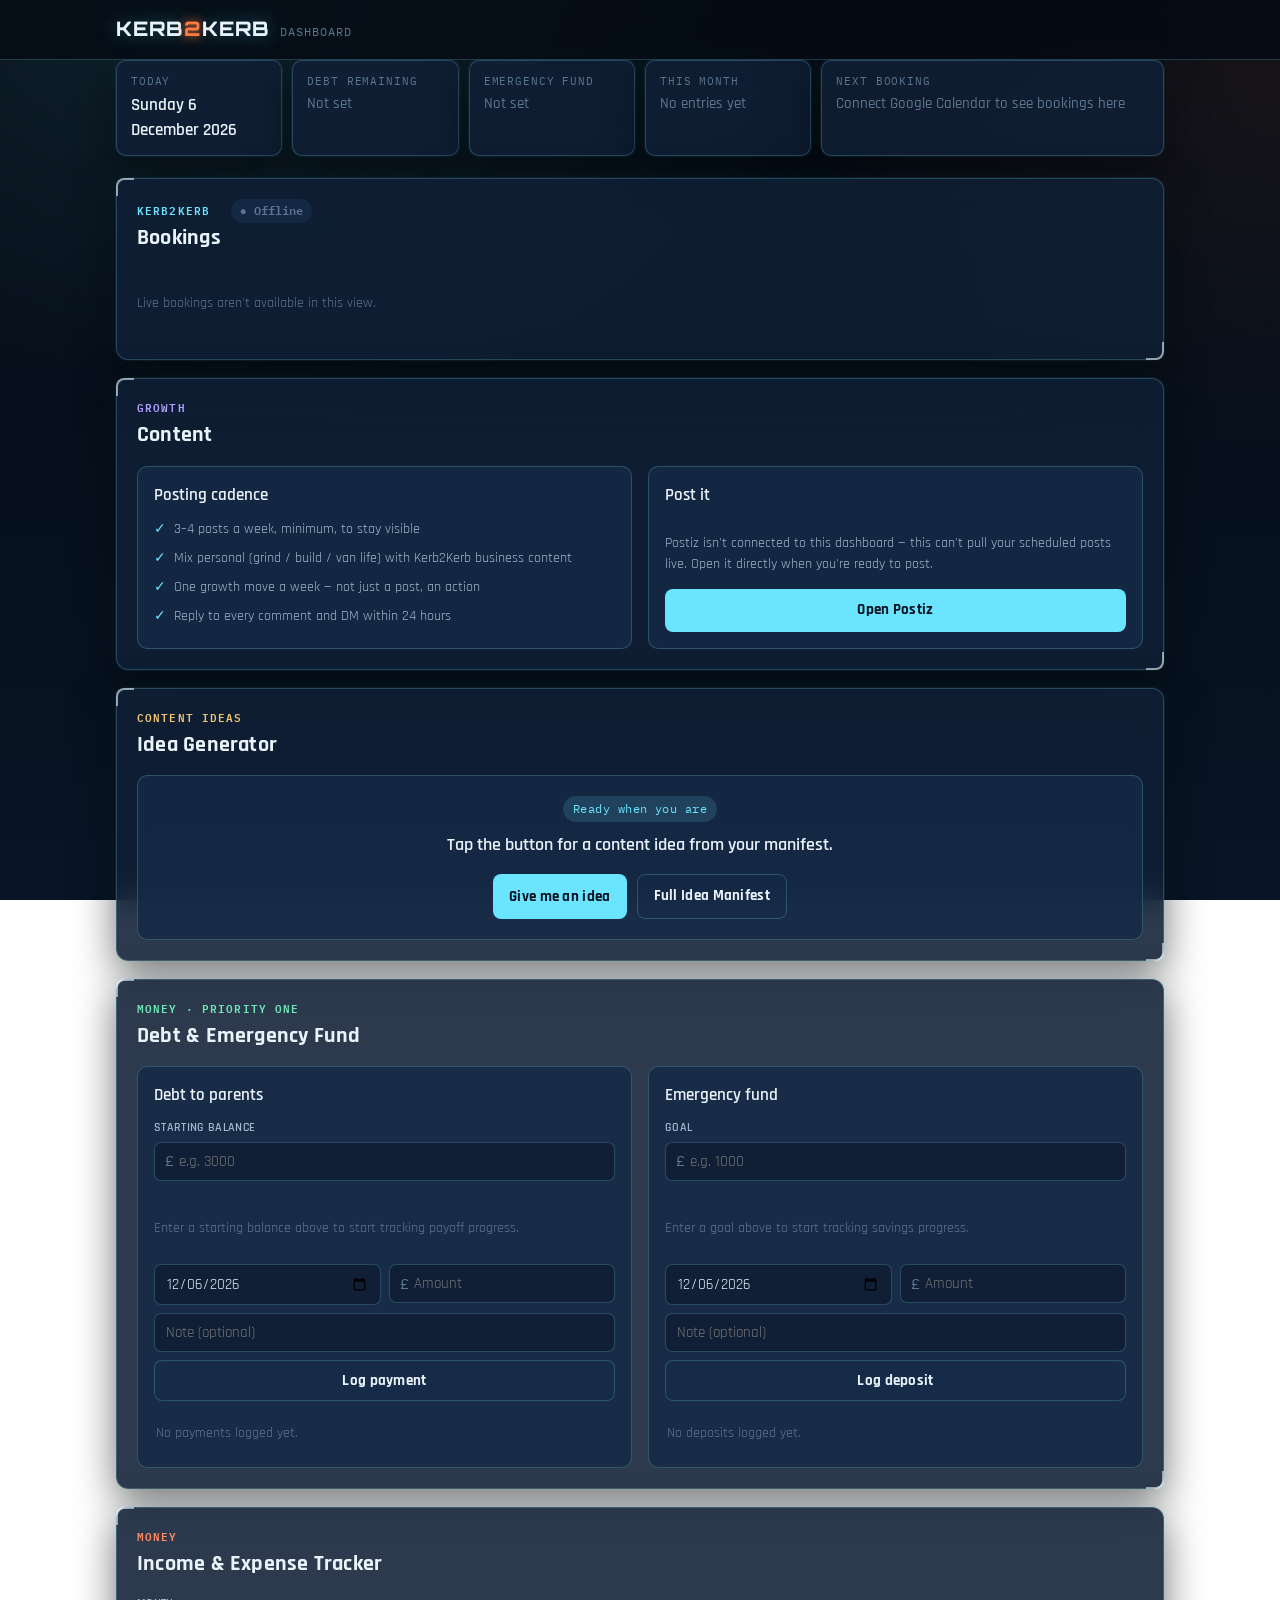
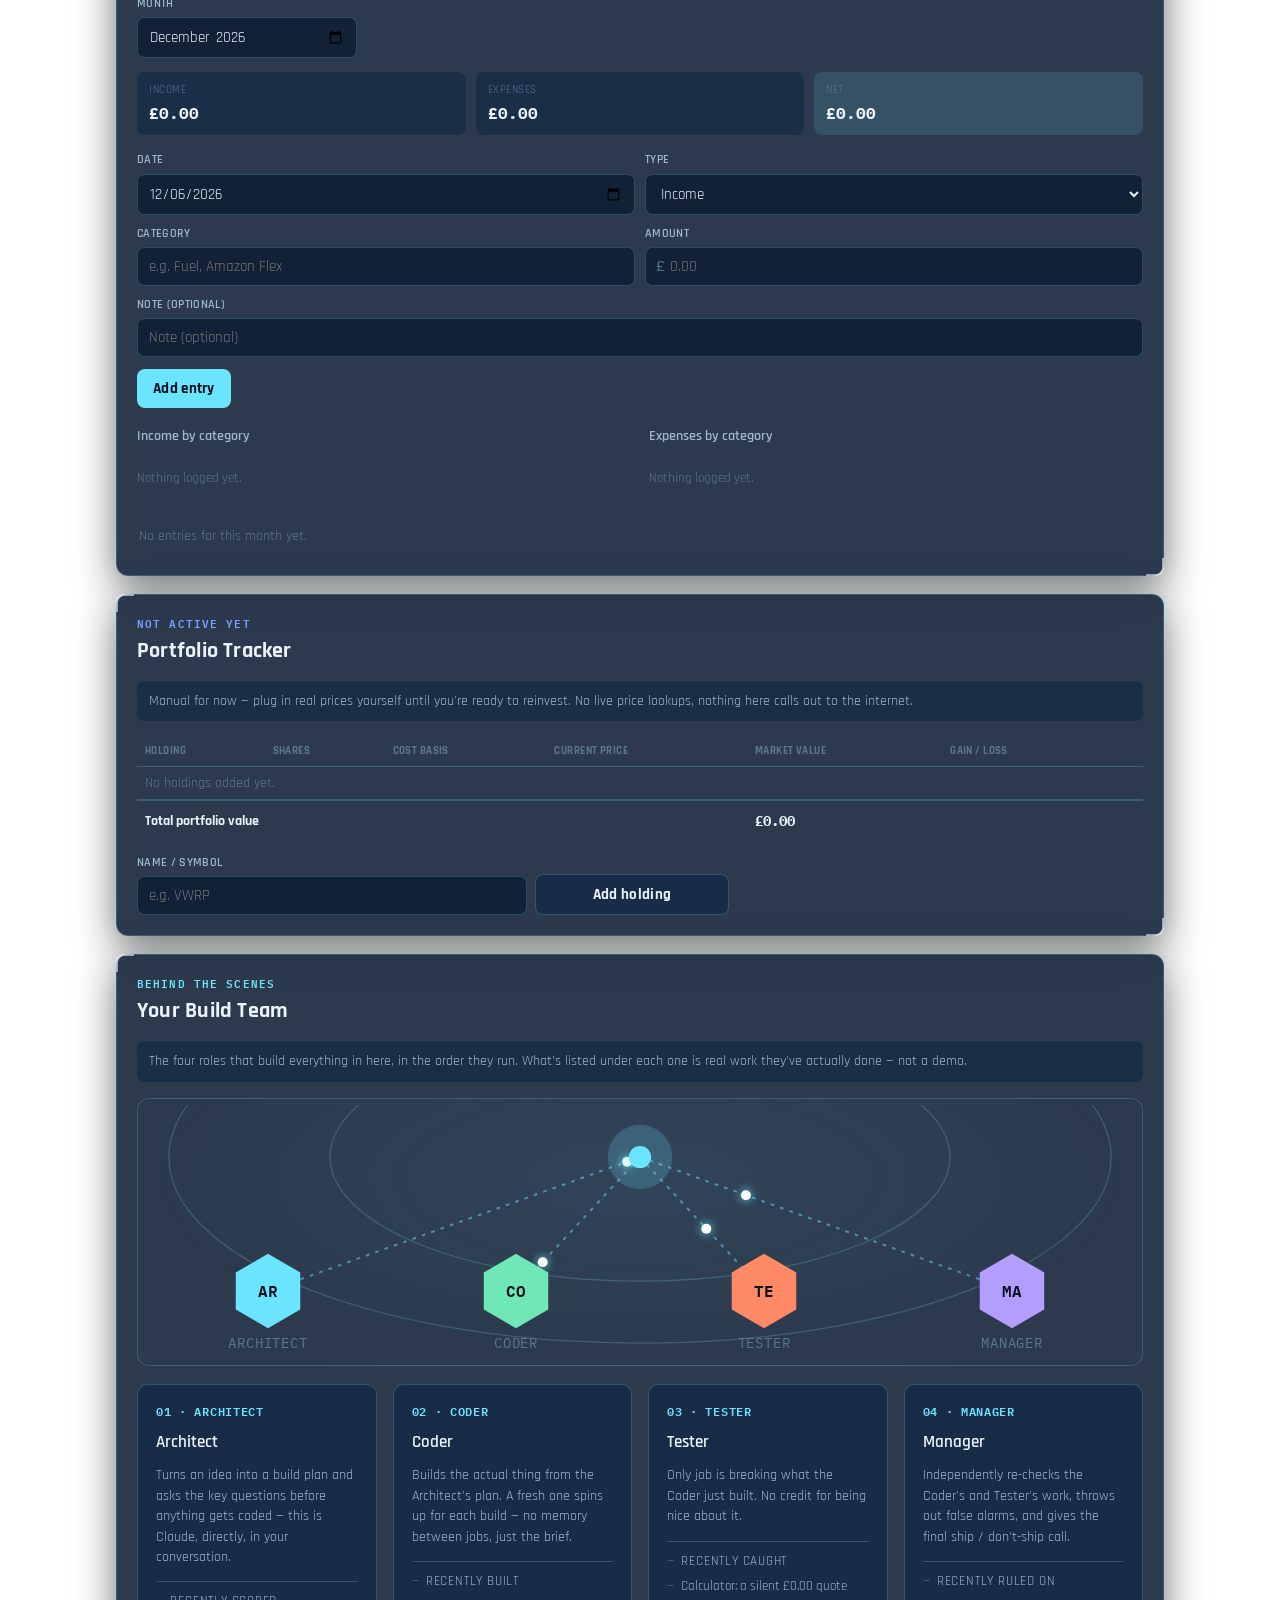
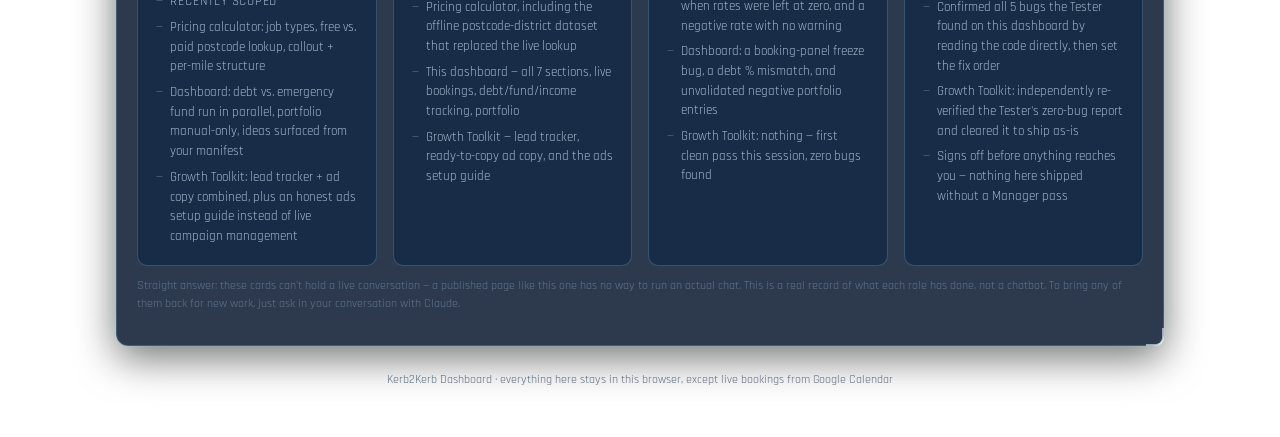
==== dashboard/index.html @ fbc3baac "Add ops dashboard, migrated from Claude artifact Same treatment as the site: proper doctype/head/bod" ====
<!DOCTYPE html>
<html lang="en">
<head>
<meta charset="UTF-8">
<meta name="viewport" content="width=device-width, initial-scale=1">
<title>Kerb2Kerb Dashboard</title>
<style>
  @import url('https://fonts.googleapis.com/css2?family=Orbitron:wght@700;800;900&family=Rajdhani:wght@400;500;600;700&family=IBM+Plex+Mono:wght@400;500;600&display=swap');

  /* Committed dark "mission control" theme — no light variant by design. */
  :root {
    --bg: #050B14;
    --surface: rgba(16, 31, 53, 0.88);
    --surface-alt: rgba(23, 43, 71, 0.82);
    --surface-solid: #101F35;
    --ink: #EAF3FA;
    --ink-soft: #9FB8CC;
    --ink-faint: #5D7690;
    --border: rgba(125, 232, 255, 0.22);
    --accent: #6BE4FF;
    --accent-ink: #06111F;
    --accent-soft: rgba(107, 228, 255, 0.14);
    --brand: #FF7A3D;
    --error: #FF6B6B;
    --error-soft: rgba(255, 107, 107, 0.14);
    --success: #6FE7B7;
    --success-soft: rgba(111, 231, 183, 0.14);
    --warning: #F2C572;
    --warning-soft: rgba(242, 197, 114, 0.14);
    --c-content: #B39DFF;
    --c-ideas: #F2C572;
    --c-debt: #6FE7B7;
    --c-ie: #FF8A65;
    --c-portfolio: #7C9CFF;
    --shadow: 0 0 0 1px rgba(107,228,255,0.06), 0 12px 40px rgba(0,0,0,0.55), 0 0 26px rgba(107,228,255,0.05);
  }

  * { box-sizing: border-box; }

  body {
    margin: 0;
    background:
      radial-gradient(ellipse 1100px 800px at 18% -8%, rgba(107,228,255,0.12), transparent 60%),
      radial-gradient(ellipse 900px 700px at 100% 8%, rgba(255,122,61,0.07), transparent 55%),
      radial-gradient(1px 1px at 20% 30%, rgba(234,243,250,0.55) 50%, transparent 51%),
      radial-gradient(1px 1px at 70% 65%, rgba(234,243,250,0.4) 50%, transparent 51%),
      radial-gradient(1.5px 1.5px at 45% 82%, rgba(234,243,250,0.45) 50%, transparent 51%),
      radial-gradient(1px 1px at 85% 22%, rgba(234,243,250,0.35) 50%, transparent 51%),
      radial-gradient(1px 1px at 10% 78%, rgba(234,243,250,0.3) 50%, transparent 51%),
      linear-gradient(180deg, #050B14 0%, #081525 100%);
    background-repeat: no-repeat, no-repeat, repeat, repeat, repeat, repeat, repeat, no-repeat;
    background-size: 100% 100%, 100% 100%, 260px 260px, 320px 320px, 300px 300px, 280px 280px, 340px 340px, 100% 100%;
    background-attachment: fixed, fixed, fixed, fixed, fixed, fixed, fixed, fixed;
    color: var(--ink);
    font-family: 'Rajdhani', system-ui, -apple-system, sans-serif;
    line-height: 1.5;
    -webkit-font-smoothing: antialiased;
    padding-bottom: 48px;
  }

  a { color: inherit; }

  .mono {
    font-family: 'IBM Plex Mono', monospace;
    font-variant-numeric: tabular-nums;
  }

  input, select, button, textarea { font-family: inherit; }
  input[type="number"] { font-variant-numeric: tabular-nums; }

  .wrap {
    max-width: 1080px;
    margin: 0 auto;
    padding: 0 16px;
  }

  /* ---- topbar ---- */
  .topbar {
    position: sticky;
    top: 0;
    z-index: 20;
    background: color-mix(in srgb, var(--bg) 78%, transparent);
    backdrop-filter: blur(10px);
    border-bottom: 1px solid var(--border);
  }
  .topbar-inner {
    display: flex;
    align-items: baseline;
    gap: 0.6rem;
    padding: 0.9rem 16px;
    flex-wrap: wrap;
  }
  .brand {
    font-family: 'Orbitron', sans-serif;
    font-weight: 800;
    font-size: 1.25rem;
    text-transform: uppercase;
    letter-spacing: 0.04em;
    text-shadow: 0 0 18px rgba(107,228,255,0.35);
  }
  .brand .dot { color: var(--brand); text-shadow: 0 0 12px var(--brand); }
  .topbar-sub {
    font-family: 'IBM Plex Mono', monospace;
    font-size: 0.78rem;
    letter-spacing: 0.08em;
    text-transform: uppercase;
    color: var(--ink-faint);
  }

  main { padding-top: 20px; }

  .eyebrow {
    font-family: 'IBM Plex Mono', monospace;
    font-size: 0.7rem;
    letter-spacing: 0.1em;
    text-transform: uppercase;
    color: var(--panel-accent, var(--accent));
    font-weight: 600;
  }

  h2 {
    font-family: 'Rajdhani', sans-serif;
    font-weight: 700;
    font-size: 1.35rem;
    letter-spacing: 0.01em;
    margin: 0.2rem 0 0;
  }

  h3 {
    font-family: 'Rajdhani', sans-serif;
    font-weight: 600;
    font-size: 1.05rem;
    margin: 0 0 0.7rem;
  }

  h4 {
    font-family: 'Rajdhani', sans-serif;
    font-weight: 600;
    font-size: 0.86rem;
    margin: 0 0 0.6rem;
    color: var(--ink-soft);
  }

  /* ---- overview strip ---- */
  .overview {
    display: grid;
    grid-template-columns: repeat(auto-fit, minmax(150px, 1fr));
    gap: 10px;
    margin-bottom: 22px;
  }
  .ov-tile {
    background: var(--surface);
    border: 1px solid var(--border);
    border-radius: 10px;
    box-shadow: var(--shadow);
    backdrop-filter: blur(12px);
    padding: 12px 14px;
    min-width: 0;
  }
  .ov-tile-wide { grid-column: span 2; }
  @media (max-width: 480px) {
    .ov-tile-wide { grid-column: span 1; }
  }
  .ov-label {
    font-family: 'IBM Plex Mono', monospace;
    font-size: 0.68rem;
    letter-spacing: 0.08em;
    text-transform: uppercase;
    color: var(--ink-faint);
    margin-bottom: 4px;
  }
  .ov-value {
    font-size: 1.05rem;
    font-weight: 600;
    overflow-wrap: anywhere;
  }
  .ov-value.ov-muted {
    color: var(--ink-faint);
    font-weight: 500;
    font-size: 0.92rem;
  }
  .ov-sub {
    font-size: 0.76rem;
    color: var(--ink-soft);
    margin-top: 2px;
  }

  .text-success { color: var(--success); }
  .text-error { color: var(--error); }
  .text-warning { color: var(--warning); }

  /* ---- panels ---- */
  .panel {
    position: relative;
    background: var(--surface);
    border: 1px solid var(--border);
    border-radius: 12px;
    box-shadow: var(--shadow);
    backdrop-filter: blur(16px) saturate(140%);
    padding: 20px;
    margin-bottom: 18px;
  }
  .panel::before,
  .panel::after {
    content: "";
    position: absolute;
    width: 16px;
    height: 16px;
    border-color: var(--panel-accent, var(--accent));
    opacity: 0.6;
    pointer-events: none;
  }
  .panel::before {
    top: -1px;
    left: -1px;
    border-top: 2px solid;
    border-left: 2px solid;
    border-top-left-radius: 8px;
  }
  .panel::after {
    bottom: -1px;
    right: -1px;
    border-bottom: 2px solid;
    border-right: 2px solid;
    border-bottom-right-radius: 8px;
  }
  .panel-head {
    display: flex;
    align-items: baseline;
    gap: 10px;
    flex-wrap: wrap;
    margin-bottom: 14px;
  }
  .panel-head h2 { margin-right: auto; }

  .live-pill {
    font-family: 'IBM Plex Mono', monospace;
    font-size: 0.72rem;
    font-weight: 600;
    padding: 3px 9px;
    border-radius: 999px;
    background: var(--surface-alt);
    color: var(--ink-faint);
    white-space: nowrap;
  }
  .live-pill.is-live { background: var(--success-soft); color: var(--success); }
  .live-pill.is-stale { background: var(--warning-soft); color: var(--warning); }
  .live-pill.is-offline { background: var(--surface-alt); color: var(--ink-faint); }

  .updated-note {
    font-size: 0.72rem;
    color: var(--ink-faint);
    width: 100%;
  }

  .banner {
    font-size: 0.85rem;
    padding: 10px 12px;
    border-radius: 8px;
    margin-bottom: 12px;
  }
  .banner-error { background: var(--error-soft); color: var(--error); }
  .banner-warning { background: var(--warning-soft); color: var(--warning); }
  .banner-muted { background: var(--surface-alt); color: var(--ink-soft); }

  .empty-note {
    color: var(--ink-faint);
    font-size: 0.9rem;
    padding: 10px 0;
  }
  .empty-note-sm {
    color: var(--ink-faint);
    font-size: 0.82rem;
  }

  /* ---- bookings ---- */
  .bookings-list {
    display: flex;
    flex-direction: column;
    gap: 10px;
  }
  .booking-item {
    border: 1px solid var(--border);
    border-radius: 10px;
    padding: 12px 14px;
    background: var(--surface-alt);
  }
  .booking-item.booking-past { opacity: 0.55; }
  .booking-when {
    font-size: 0.76rem;
    color: var(--accent);
    font-weight: 600;
    margin-bottom: 2px;
  }
  .booking-title { font-weight: 600; font-size: 0.95rem; }
  .booking-loc, .booking-desc {
    font-size: 0.82rem;
    color: var(--ink-soft);
    margin-top: 3px;
  }
  .booking-link {
    display: inline-block;
    font-family: 'IBM Plex Mono', monospace;
    font-size: 0.76rem;
    color: var(--accent);
    text-decoration: none;
    margin-top: 6px;
  }
  .booking-link:hover { text-decoration: underline; }

  /* ---- buttons ---- */
  .btn {
    display: inline-flex;
    align-items: center;
    gap: 0.4em;
    justify-content: center;
    font-family: 'Rajdhani', sans-serif;
    font-weight: 700;
    font-size: 0.94rem;
    letter-spacing: 0.02em;
    text-decoration: none;
    border: none;
    border-radius: 8px;
    padding: 10px 16px;
    cursor: pointer;
    transition: opacity 0.15s, background 0.15s, box-shadow 0.15s;
  }
  .btn:active { transform: scale(0.99); }
  .btn-primary { background: var(--accent); color: var(--accent-ink); box-shadow: 0 0 0 rgba(107,228,255,0); }
  .btn-primary:hover { opacity: 0.92; box-shadow: 0 0 18px rgba(107,228,255,0.4); }
  .btn-secondary { background: var(--surface-alt); color: var(--ink); border: 1px solid var(--border); }
  .btn-secondary:hover { background: var(--border); }
  .btn-ghost { border: 1px solid var(--border); color: var(--ink); background: transparent; }
  .btn-ghost:hover { background: var(--surface-alt); }
  .btn-block { width: 100%; }

  /* ---- content section ---- */
  .content-grid, .dual-grid {
    display: grid;
    grid-template-columns: 1fr 1fr;
    gap: 16px;
  }
  @media (max-width: 720px) {
    .content-grid, .dual-grid { grid-template-columns: 1fr; }
  }
  .subcard {
    border: 1px solid var(--border);
    border-radius: 10px;
    padding: 16px;
    background: var(--surface-alt);
  }
  .subcard-cta { display: flex; flex-direction: column; }
  .subcard-cta p { color: var(--ink-soft); font-size: 0.88rem; flex-grow: 1; }

  .checklist { list-style: none; margin: 0; padding: 0; display: flex; flex-direction: column; gap: 8px; }
  .checklist li {
    font-size: 0.88rem;
    color: var(--ink-soft);
    padding-left: 1.4em;
    position: relative;
  }
  .checklist li::before {
    content: "✓";
    position: absolute;
    left: 0;
    color: var(--accent);
    font-weight: 700;
  }

  .honesty-note {
    font-size: 0.78rem;
    color: var(--ink-faint);
    margin-top: 10px;
  }

  /* ---- build team ---- */
  .agent-grid {
    display: grid;
    grid-template-columns: repeat(4, 1fr);
    gap: 16px;
  }
  @media (max-width: 900px) {
    .agent-grid { grid-template-columns: 1fr 1fr; }
  }
  @media (max-width: 520px) {
    .agent-grid { grid-template-columns: 1fr; }
  }
  .agent-card {
    border: 1px solid var(--border);
    border-radius: 10px;
    padding: 18px;
    background: var(--surface-alt);
    display: flex;
    flex-direction: column;
    gap: 10px;
  }
  .agent-step {
    font-family: 'IBM Plex Mono', monospace;
    font-size: 0.72rem;
    letter-spacing: 0.06em;
    color: var(--accent);
    font-weight: 600;
  }
  .agent-card h3 { margin: 0; font-size: 1.05rem; }
  .agent-role { font-size: 0.85rem; color: var(--ink-soft); margin: 0; }
  .agent-work {
    list-style: none;
    margin: 4px 0 0;
    padding: 10px 0 0;
    border-top: 1px solid var(--border);
    display: flex;
    flex-direction: column;
    gap: 6px;
  }
  .agent-work-label {
    font-size: 0.7rem;
    text-transform: uppercase;
    letter-spacing: 0.06em;
    color: var(--ink-faint);
  }
  .agent-work li {
    font-size: 0.82rem;
    color: var(--ink-soft);
    padding-left: 1.1em;
    position: relative;
  }
  .agent-work li::before {
    content: "—";
    position: absolute;
    left: 0;
    color: var(--ink-faint);
  }

  /* ---- idea generator ---- */
  .idea-card {
    border: 1px solid var(--border);
    border-radius: 10px;
    padding: 20px;
    background: var(--surface-alt);
    text-align: center;
  }
  .idea-tag {
    display: inline-block;
    font-family: 'IBM Plex Mono', monospace;
    font-size: 0.72rem;
    letter-spacing: 0.04em;
    color: var(--accent);
    background: var(--accent-soft);
    padding: 4px 10px;
    border-radius: 999px;
    margin-bottom: 10px;
  }
  .idea-text {
    font-size: 1.1rem;
    font-weight: 600;
    max-width: 46ch;
    margin: 0 auto 16px;
    text-wrap: balance;
  }
  .idea-actions {
    display: flex;
    gap: 10px;
    justify-content: center;
    flex-wrap: wrap;
  }

  /* ---- forms ---- */
  label {
    display: block;
    font-size: 0.72rem;
    font-weight: 600;
    color: var(--ink-soft);
    text-transform: uppercase;
    letter-spacing: 0.03em;
    margin-bottom: 5px;
  }
  .field-row { margin-bottom: 12px; }
  .field-row-inline {
    display: flex;
    align-items: center;
    gap: 10px;
    margin-bottom: 4px;
  }
  .field-row-inline .field-row { margin-bottom: 0; flex: 1; }
  .saved-note {
    font-size: 0.74rem;
    color: var(--success);
    min-height: 1em;
    margin: 4px 0 12px;
  }

  input[type="text"], input[type="number"], input[type="date"], input[type="month"], select {
    width: 100%;
    font-size: 0.92rem;
    padding: 9px 11px;
    border: 1px solid var(--border);
    border-radius: 7px;
    background: var(--surface);
    color: var(--ink);
    outline: none;
  }
  input:focus, select:focus { border-color: var(--accent); }

  .prefix-wrap { position: relative; }
  .prefix-wrap .symbol {
    position: absolute;
    left: 11px;
    top: 50%;
    transform: translateY(-50%);
    color: var(--ink-faint);
    font-family: 'IBM Plex Mono', monospace;
    font-size: 0.92rem;
    pointer-events: none;
  }
  .prefix-wrap input { padding-left: 24px; }

  .row2 {
    display: grid;
    grid-template-columns: 1fr 1fr;
    gap: 10px;
    margin-bottom: 10px;
  }
  @media (max-width: 420px) {
    .row2 { grid-template-columns: 1fr; }
  }

  .log-form { margin: 14px 0; display: flex; flex-direction: column; gap: 8px; }
  .log-form-row { display: grid; grid-template-columns: 1fr 1fr; gap: 8px; }
  @media (max-width: 420px) {
    .log-form-row { grid-template-columns: 1fr; }
  }

  /* ---- progress ---- */
  .progress-block { margin: 14px 0; }
  .progress-row {
    display: flex;
    justify-content: space-between;
    font-size: 0.85rem;
    margin-bottom: 6px;
  }
  .bar {
    height: 9px;
    border-radius: 999px;
    background: var(--surface);
    border: 1px solid var(--border);
    overflow: hidden;
  }
  .bar-fill {
    height: 100%;
    background: var(--success);
    border-radius: 999px;
    transition: width 0.2s ease;
  }
  .progress-meta {
    display: flex;
    justify-content: space-between;
    font-size: 0.76rem;
    color: var(--ink-faint);
    margin-top: 6px;
  }

  /* ---- entry lists ---- */
  .entry-list {
    list-style: none;
    margin: 12px 0 0;
    padding: 0;
    display: flex;
    flex-direction: column;
    gap: 6px;
    max-height: 260px;
    overflow-y: auto;
  }
  .entry-item {
    display: flex;
    align-items: center;
    gap: 10px;
    font-size: 0.82rem;
    padding: 8px 10px;
    border-radius: 7px;
    background: var(--surface);
    border: 1px solid var(--border);
    flex-wrap: wrap;
  }
  .entry-empty {
    list-style: none;
    color: var(--ink-faint);
    font-size: 0.85rem;
    padding: 8px 2px;
  }
  .entry-date { color: var(--ink-faint); flex-shrink: 0; }
  .entry-amount { font-weight: 600; flex-shrink: 0; }
  .entry-note { color: var(--ink-soft); flex: 1; min-width: 80px; }
  .entry-cat { color: var(--ink-soft); flex: 1; min-width: 80px; }
  .entry-tag {
    font-family: 'IBM Plex Mono', monospace;
    font-size: 0.68rem;
    padding: 2px 7px;
    border-radius: 999px;
    flex-shrink: 0;
  }
  .tag-success { background: var(--success-soft); color: var(--success); }
  .tag-neutral { background: var(--surface-alt); color: var(--ink-soft); }

  .icon-btn {
    margin-left: auto;
    width: 24px;
    height: 24px;
    flex-shrink: 0;
    border: 1px solid var(--border);
    background: transparent;
    color: var(--ink-faint);
    border-radius: 6px;
    cursor: pointer;
    font-size: 0.72rem;
    line-height: 1;
    padding: 0;
  }
  .icon-btn:hover { border-color: var(--error); color: var(--error); }

  /* ---- income/expense ---- */
  .ie-controls { margin-bottom: 14px; max-width: 220px; }
  .ie-totals {
    display: grid;
    grid-template-columns: repeat(3, 1fr);
    gap: 10px;
    margin-bottom: 16px;
  }
  .stat {
    background: var(--surface-alt);
    border-radius: 8px;
    padding: 10px 12px;
    display: flex;
    flex-direction: column;
    gap: 3px;
  }
  .stat span:first-child {
    font-size: 0.68rem;
    text-transform: uppercase;
    letter-spacing: 0.05em;
    color: var(--ink-faint);
  }
  .stat span:last-child { font-size: 1rem; font-weight: 700; }
  .stat-net { background: var(--accent-soft); }

  .ie-form { margin-bottom: 18px; }

  .breakdown-grid {
    display: grid;
    grid-template-columns: 1fr 1fr;
    gap: 18px;
    margin-bottom: 16px;
  }
  @media (max-width: 600px) {
    .breakdown-grid { grid-template-columns: 1fr; }
  }
  .bars { display: flex; flex-direction: column; gap: 8px; }
  .bar-item { font-size: 0.8rem; }
  .bar-label {
    display: flex;
    justify-content: space-between;
    margin-bottom: 3px;
    color: var(--ink-soft);
  }
  .bar-track {
    height: 6px;
    border-radius: 999px;
    background: var(--surface-alt);
    overflow: hidden;
  }
  .bar-track-fill { height: 100%; border-radius: 999px; }
  .bar-fill-success { background: var(--success); }
  .bar-fill-neutral { background: var(--ink-faint); }

  /* ---- portfolio table ---- */
  .section-note {
    font-size: 0.85rem;
    color: var(--ink-soft);
    background: var(--surface-alt);
    border-radius: 8px;
    padding: 10px 12px;
    margin: 0 0 16px;
  }
  .table-scroll { overflow-x: auto; margin-bottom: 16px; }
  .data-table {
    width: 100%;
    min-width: 620px;
    border-collapse: collapse;
    font-size: 0.85rem;
  }
  .data-table th {
    text-align: left;
    font-size: 0.68rem;
    text-transform: uppercase;
    letter-spacing: 0.04em;
    color: var(--ink-faint);
    padding: 6px 8px;
    border-bottom: 1px solid var(--border);
  }
  .data-table td {
    padding: 6px 8px;
    border-bottom: 1px solid var(--border);
    vertical-align: middle;
  }
  .data-table tfoot td {
    border-bottom: none;
    border-top: 2px solid var(--border);
    font-weight: 700;
    padding-top: 10px;
  }
  .cell-input {
    width: 90px;
    padding: 6px 8px;
    font-size: 0.85rem;
  }
  .data-table .prefix-wrap .cell-input { padding-left: 22px; width: 100px; }
  .add-holding-form {
    display: grid;
    grid-template-columns: 2fr 1fr 1fr 1fr auto;
    gap: 8px;
    align-items: end;
  }
  @media (max-width: 720px) {
    .add-holding-form { grid-template-columns: 1fr 1fr; }
  }

  .footer {
    text-align: center;
    font-size: 0.78rem;
    color: var(--ink-faint);
    margin-top: 24px;
    padding: 0 16px;
  }

  @media (prefers-reduced-motion: reduce) {
    * { transition: none !important; animation: none !important; }
  }

  /* ---- orbital diagram (build team) ---- */
  .orbital-wrap {
    margin-bottom: 18px;
    border: 1px solid var(--border);
    border-radius: 12px;
    background: radial-gradient(ellipse at 50% 30%, rgba(107,228,255,0.06), transparent 70%);
    padding: 6px 6px 0;
    overflow: hidden;
  }
  .orbital-svg { display: block; width: 100%; height: auto; }
  .orbital-ring { fill: none; stroke: var(--border); stroke-width: 1; }
  .orbital-ring-group { transform-box: view-box; transform-origin: 400px 42px; animation: orbital-rotate 50s linear infinite; }
  .orbital-line { fill: none; stroke: var(--accent); stroke-width: 1.6; opacity: 0.5; stroke-dasharray: 3 5; animation: orbital-dash 2.2s linear infinite; }
  .orbital-hub-glow { fill: var(--accent); opacity: 0.2; transform-box: fill-box; transform-origin: center; animation: hub-pulse 2.6s ease-in-out infinite; }
  .orbital-hub { fill: var(--accent); }
  .orbital-pulse-dot { fill: #FFFFFF; filter: drop-shadow(0 0 4px var(--accent)); }
  .orbital-node { transform-box: fill-box; transform-origin: center; animation: node-pulse 3s ease-in-out infinite; }
  .orbital-node-label {
    font-family: 'IBM Plex Mono', monospace;
    font-size: 13px;
    font-weight: 600;
    fill: #06111F;
    text-anchor: middle;
    dominant-baseline: central;
  }
  .orbital-role-label {
    font-family: 'IBM Plex Mono', monospace;
    font-size: 11px;
    letter-spacing: 0.06em;
    fill: var(--ink-faint);
    text-anchor: middle;
    text-transform: uppercase;
  }
  @keyframes orbital-dash {
    to { stroke-dashoffset: -16; }
  }
  @keyframes orbital-rotate {
    to { transform: rotate(360deg); }
  }
  @keyframes hub-pulse {
    0%, 100% { transform: scale(1); opacity: 0.2; }
    50% { transform: scale(1.5); opacity: 0.4; }
  }
  @keyframes node-pulse {
    0%, 100% { transform: scale(1); }
    50% { transform: scale(1.07); }
  }
</style>
</head>
<body>

<div class="topbar">
  <div class="topbar-inner wrap">
    <div class="brand">Kerb<span class="dot">2</span>Kerb</div>
    <div class="topbar-sub">Dashboard</div>
  </div>
</div>

<main class="wrap">

  <!-- 1. Overview strip -->
  <section class="overview" aria-label="Overview">
    <div class="ov-tile">
      <div class="ov-label">Today</div>
      <div class="ov-value" id="ovToday">—</div>
    </div>
    <div class="ov-tile">
      <div class="ov-label">Debt remaining</div>
      <div class="ov-value ov-muted" id="ovDebt">Not set</div>
      <div class="ov-sub" id="ovDebtSub"></div>
    </div>
    <div class="ov-tile">
      <div class="ov-label">Emergency fund</div>
      <div class="ov-value ov-muted" id="ovFund">Not set</div>
      <div class="ov-sub" id="ovFundSub"></div>
    </div>
    <div class="ov-tile">
      <div class="ov-label">This month</div>
      <div class="ov-value ov-muted" id="ovNet">No entries yet</div>
      <div class="ov-sub" id="ovNetSub"></div>
    </div>
    <div class="ov-tile ov-tile-wide">
      <div class="ov-label">Next booking</div>
      <div class="ov-value ov-muted" id="ovBooking">Loading…</div>
    </div>
  </section>

  <!-- 2. Bookings (live via MCP) -->
  <section class="panel" id="bookingsPanel">
    <div class="panel-head">
      <div>
        <div class="eyebrow">Kerb2Kerb</div>
        <h2>Bookings</h2>
      </div>
      <span class="live-pill" id="bookingsLivePill">● Checking…</span>
      <span class="updated-note" id="bookingsUpdated" hidden></span>
    </div>
    <div class="banner" id="bookingsBanner" hidden></div>
    <div class="bookings-list" id="bookingsList">
      <p class="empty-note">Loading your calendar…</p>
    </div>
  </section>

  <!-- 3. Content -->
  <section class="panel" style="--panel-accent: var(--c-content)">
    <div class="panel-head">
      <div>
        <div class="eyebrow">Growth</div>
        <h2>Content</h2>
      </div>
    </div>
    <div class="content-grid">
      <div class="subcard">
        <h3>Posting cadence</h3>
        <ul class="checklist">
          <li>3–4 posts a week, minimum, to stay visible</li>
          <li>Mix personal (grind / build / van life) with Kerb2Kerb business content</li>
          <li>One growth move a week — not just a post, an action</li>
          <li>Reply to every comment and DM within 24 hours</li>
        </ul>
      </div>
      <div class="subcard subcard-cta">
        <h3>Post it</h3>
        <p>Postiz isn't connected to this dashboard — this can't pull your scheduled posts live. Open it directly when you're ready to post.</p>
        <a class="btn btn-primary btn-block" href="https://app.postiz.com" target="_blank" rel="noopener">Open Postiz</a>
      </div>
    </div>
  </section>

  <!-- 4. Idea Generator -->
  <section class="panel" style="--panel-accent: var(--c-ideas)">
    <div class="panel-head">
      <div>
        <div class="eyebrow">Content ideas</div>
        <h2>Idea Generator</h2>
      </div>
    </div>
    <div class="idea-card">
      <div class="idea-tag" id="ideaTag">Ready when you are</div>
      <div class="idea-text" id="ideaText">Tap the button for a content idea from your manifest.</div>
      <div class="idea-actions">
        <button class="btn btn-primary" id="ideaBtn">Give me an idea</button>
        <a class="btn btn-ghost" href="https://claude.ai/code/artifact/f719d203-6313-41cb-b036-cc39e55f90f5" target="_blank" rel="noopener">Full Idea Manifest</a>
      </div>
    </div>
  </section>

  <!-- 5. Debt & Emergency Fund -->
  <section class="panel" style="--panel-accent: var(--c-debt)">
    <div class="panel-head">
      <div>
        <div class="eyebrow">Money · priority one</div>
        <h2>Debt &amp; Emergency Fund</h2>
      </div>
    </div>
    <div class="dual-grid">

      <div class="subcard" id="debtCard">
        <h3>Debt to parents</h3>
        <div class="field-row">
          <label for="debtBalanceInput">Starting balance</label>
          <div class="prefix-wrap">
            <span class="symbol">£</span>
            <input type="number" id="debtBalanceInput" min="0" step="0.01" inputmode="decimal" placeholder="e.g. 3000">
          </div>
          <div class="saved-note" id="debtSavedNote"></div>
        </div>

        <div class="progress-block" id="debtProgressBlock" hidden>
          <div class="progress-row"><span>Remaining</span><span class="mono" id="debtRemaining">£0.00</span></div>
          <div class="bar"><div class="bar-fill" id="debtBarFill" style="width:0%"></div></div>
          <div class="progress-meta"><span id="debtPercent">0% paid off</span><span class="mono" id="debtPaidTotal"></span></div>
        </div>
        <div class="empty-note" id="debtEmptyNote">Enter a starting balance above to start tracking payoff progress.</div>

        <div class="log-form">
          <div class="log-form-row">
            <input type="date" id="debtPayDate">
            <div class="prefix-wrap"><span class="symbol">£</span><input type="number" id="debtPayAmount" min="0" step="0.01" inputmode="decimal" placeholder="Amount"></div>
          </div>
          <input type="text" id="debtPayNote" placeholder="Note (optional)">
          <button class="btn btn-secondary" id="debtPayBtn">Log payment</button>
        </div>

        <ul class="entry-list" id="debtPayList"></ul>
      </div>

      <div class="subcard" id="fundCard">
        <h3>Emergency fund</h3>
        <div class="field-row">
          <label for="fundGoalInput">Goal</label>
          <div class="prefix-wrap">
            <span class="symbol">£</span>
            <input type="number" id="fundGoalInput" min="0" step="0.01" inputmode="decimal" placeholder="e.g. 1000">
          </div>
          <div class="saved-note" id="fundSavedNote"></div>
        </div>

        <div class="progress-block" id="fundProgressBlock" hidden>
          <div class="progress-row"><span>Saved</span><span class="mono" id="fundBalance">£0.00</span></div>
          <div class="bar"><div class="bar-fill" id="fundBarFill" style="width:0%"></div></div>
          <div class="progress-meta"><span id="fundPercent">0% of goal</span><span class="mono" id="fundGoalNote"></span></div>
        </div>
        <div class="empty-note" id="fundEmptyNote">Enter a goal above to start tracking savings progress.</div>

        <div class="log-form">
          <div class="log-form-row">
            <input type="date" id="fundDepositDate">
            <div class="prefix-wrap"><span class="symbol">£</span><input type="number" id="fundDepositAmount" min="0" step="0.01" inputmode="decimal" placeholder="Amount"></div>
          </div>
          <input type="text" id="fundDepositNote" placeholder="Note (optional)">
          <button class="btn btn-secondary" id="fundDepositBtn">Log deposit</button>
        </div>

        <ul class="entry-list" id="fundDepositList"></ul>
      </div>

    </div>
  </section>

  <!-- 6. Income & Expense Tracker -->
  <section class="panel" style="--panel-accent: var(--c-ie)">
    <div class="panel-head">
      <div>
        <div class="eyebrow">Money</div>
        <h2>Income &amp; Expense Tracker</h2>
      </div>
    </div>

    <div class="ie-controls field-row">
      <label for="ieMonth">Month</label>
      <input type="month" id="ieMonth">
    </div>

    <div class="ie-totals">
      <div class="stat"><span>Income</span><span class="mono" id="ieIncomeTotal">£0.00</span></div>
      <div class="stat"><span>Expenses</span><span class="mono" id="ieExpenseTotal">£0.00</span></div>
      <div class="stat stat-net"><span>Net</span><span class="mono" id="ieNetTotal">£0.00</span></div>
    </div>

    <div class="ie-form">
      <div class="row2">
        <div><label for="ieDate">Date</label><input type="date" id="ieDate"></div>
        <div><label for="ieType">Type</label>
          <select id="ieType">
            <option value="income">Income</option>
            <option value="expense">Expense</option>
          </select>
        </div>
      </div>
      <div class="row2">
        <div>
          <label for="ieCategory">Category</label>
          <input type="text" id="ieCategory" list="ieCategoryPresets" placeholder="e.g. Fuel, Amazon Flex">
          <datalist id="ieCategoryPresets">
            <option value="Amazon Flex pay">
            <option value="Kerb2Kerb job">
            <option value="Fuel">
            <option value="Van maintenance">
            <option value="Insurance">
            <option value="Phone / data">
            <option value="Food">
            <option value="Other">
          </datalist>
        </div>
        <div>
          <label for="ieAmount">Amount</label>
          <div class="prefix-wrap"><span class="symbol">£</span><input type="number" id="ieAmount" min="0" step="0.01" inputmode="decimal" placeholder="0.00"></div>
        </div>
      </div>
      <div class="field-row">
        <label for="ieNote">Note (optional)</label>
        <input type="text" id="ieNote" placeholder="Note (optional)">
      </div>
      <button class="btn btn-primary" id="ieAddBtn">Add entry</button>
    </div>

    <div class="breakdown-grid">
      <div>
        <h4>Income by category</h4>
        <div class="bars" id="ieIncomeBreakdown"></div>
      </div>
      <div>
        <h4>Expenses by category</h4>
        <div class="bars" id="ieExpenseBreakdown"></div>
      </div>
    </div>

    <ul class="entry-list" id="ieEntryList"></ul>
  </section>

  <!-- 7. Portfolio Tracker -->
  <section class="panel" style="--panel-accent: var(--c-portfolio)">
    <div class="panel-head">
      <div>
        <div class="eyebrow">Not active yet</div>
        <h2>Portfolio Tracker</h2>
      </div>
    </div>
    <p class="section-note">Manual for now — plug in real prices yourself until you're ready to reinvest. No live price lookups, nothing here calls out to the internet.</p>

    <div class="table-scroll">
      <table class="data-table">
        <thead>
          <tr>
            <th>Holding</th>
            <th>Shares</th>
            <th>Cost basis</th>
            <th>Current price</th>
            <th>Market value</th>
            <th>Gain / loss</th>
            <th></th>
          </tr>
        </thead>
        <tbody id="portfolioBody"></tbody>
        <tfoot>
          <tr>
            <td colspan="4">Total portfolio value</td>
            <td class="mono" id="portfolioTotal">£0.00</td>
            <td></td>
            <td></td>
          </tr>
        </tfoot>
      </table>
    </div>

    <div class="add-holding-form">
      <div><label for="pfName">Name / symbol</label><input type="text" id="pfName" placeholder="e.g. VWRP"></div>
      <div><button class="btn btn-secondary btn-block" id="pfAddBtn">Add holding</button></div>
    </div>
  </section>

  <!-- 8. Build Team -->
  <section class="panel">
    <div class="panel-head">
      <div>
        <div class="eyebrow">Behind the scenes</div>
        <h2>Your Build Team</h2>
      </div>
    </div>
    <p class="section-note">The four roles that build everything in here, in the order they run. What's listed under each one is real work they've actually done — not a demo.</p>

    <div class="orbital-wrap">
      <svg class="orbital-svg" viewBox="0 0 800 210" preserveAspectRatio="xMidYMid meet" role="img" aria-label="Diagram: a central hub connects out to four agent nodes — Architect, Coder, Tester, Manager — pulsing along the connecting lines">
        <g class="orbital-ring-group">
          <ellipse class="orbital-ring" cx="400" cy="42" rx="380" ry="150"></ellipse>
          <ellipse class="orbital-ring" cx="400" cy="42" rx="250" ry="100"></ellipse>
        </g>
        <line class="orbital-line" x1="400" y1="42" x2="100" y2="150"></line>
        <line class="orbital-line" x1="400" y1="42" x2="300" y2="150"></line>
        <line class="orbital-line" x1="400" y1="42" x2="500" y2="150"></line>
        <line class="orbital-line" x1="400" y1="42" x2="700" y2="150"></line>
        <circle class="orbital-pulse-dot" r="4"><animateMotion path="M400,42 L100,150" dur="2.4s" begin="0s" repeatCount="indefinite"></animateMotion></circle>
        <circle class="orbital-pulse-dot" r="4"><animateMotion path="M400,42 L300,150" dur="2.4s" begin="0.6s" repeatCount="indefinite"></animateMotion></circle>
        <circle class="orbital-pulse-dot" r="4"><animateMotion path="M400,42 L500,150" dur="2.4s" begin="1.2s" repeatCount="indefinite"></animateMotion></circle>
        <circle class="orbital-pulse-dot" r="4"><animateMotion path="M400,42 L700,150" dur="2.4s" begin="1.8s" repeatCount="indefinite"></animateMotion></circle>
        <circle class="orbital-hub-glow" cx="400" cy="42" r="26"></circle>
        <circle class="orbital-hub" cx="400" cy="42" r="9"></circle>
        <polygon class="orbital-node" points="126,135 126,165 100,180 74,165 74,135 100,120" style="fill:var(--accent); animation-delay:0s"></polygon>
        <text class="orbital-node-label" x="100" y="150">AR</text>
        <text class="orbital-role-label" x="100" y="196">Architect</text>
        <polygon class="orbital-node" points="326,135 326,165 300,180 274,165 274,135 300,120" style="fill:var(--success); animation-delay:0.4s"></polygon>
        <text class="orbital-node-label" x="300" y="150">CO</text>
        <text class="orbital-role-label" x="300" y="196">Coder</text>
        <polygon class="orbital-node" points="526,135 526,165 500,180 474,165 474,135 500,120" style="fill:var(--c-ie); animation-delay:0.8s"></polygon>
        <text class="orbital-node-label" x="500" y="150">TE</text>
        <text class="orbital-role-label" x="500" y="196">Tester</text>
        <polygon class="orbital-node" points="726,135 726,165 700,180 674,165 674,135 700,120" style="fill:var(--c-content); animation-delay:1.2s"></polygon>
        <text class="orbital-node-label" x="700" y="150">MA</text>
        <text class="orbital-role-label" x="700" y="196">Manager</text>
      </svg>
    </div>

    <div class="agent-grid">
      <div class="agent-card">
        <span class="agent-step">01 · ARCHITECT</span>
        <h3>Architect</h3>
        <p class="agent-role">Turns an idea into a build plan and asks the key questions before anything gets coded — this is Claude, directly, in your conversation.</p>
        <ul class="agent-work">
          <li class="agent-work-label">Recently scoped</li>
          <li>Pricing calculator: job types, free vs. paid postcode lookup, callout + per-mile structure</li>
          <li>Dashboard: debt vs. emergency fund run in parallel, portfolio manual-only, ideas surfaced from your manifest</li>
          <li>Growth Toolkit: lead tracker + ad copy combined, plus an honest ads setup guide instead of live campaign management</li>
        </ul>
      </div>

      <div class="agent-card">
        <span class="agent-step">02 · CODER</span>
        <h3>Coder</h3>
        <p class="agent-role">Builds the actual thing from the Architect's plan. A fresh one spins up for each build — no memory between jobs, just the brief.</p>
        <ul class="agent-work">
          <li class="agent-work-label">Recently built</li>
          <li>Pricing calculator, including the offline postcode-district dataset that replaced the live lookup</li>
          <li>This dashboard — all 7 sections, live bookings, debt/fund/income tracking, portfolio</li>
          <li>Growth Toolkit — lead tracker, ready-to-copy ad copy, and the ads setup guide</li>
        </ul>
      </div>

      <div class="agent-card">
        <span class="agent-step">03 · TESTER</span>
        <h3>Tester</h3>
        <p class="agent-role">Only job is breaking what the Coder just built. No credit for being nice about it.</p>
        <ul class="agent-work">
          <li class="agent-work-label">Recently caught</li>
          <li>Calculator: a silent £0.00 quote when rates were left at zero, and a negative rate with no warning</li>
          <li>Dashboard: a booking-panel freeze bug, a debt % mismatch, and unvalidated negative portfolio entries</li>
          <li>Growth Toolkit: nothing — first clean pass this session, zero bugs found</li>
        </ul>
      </div>

      <div class="agent-card">
        <span class="agent-step">04 · MANAGER</span>
        <h3>Manager</h3>
        <p class="agent-role">Independently re-checks the Coder's and Tester's work, throws out false alarms, and gives the final ship / don't-ship call.</p>
        <ul class="agent-work">
          <li class="agent-work-label">Recently ruled on</li>
          <li>Confirmed all 5 bugs the Tester found on this dashboard by reading the code directly, then set the fix order</li>
          <li>Growth Toolkit: independently re-verified the Tester's zero-bug report and cleared it to ship as-is</li>
          <li>Signs off before anything reaches you — nothing here shipped without a Manager pass</li>
        </ul>
      </div>
    </div>

    <p class="honesty-note">Straight answer: these cards can't hold a live conversation — a published page like this one has no way to run an actual chat. This is a real record of what each role has done, not a chatbot. To bring any of them back for new work, just ask in your conversation with Claude.</p>
  </section>

  <div class="footer">Kerb2Kerb Dashboard · everything here stays in this browser, except live bookings from Google Calendar</div>
</main>

<script>
(function () {
  'use strict';

  /* ---------------- helpers ---------------- */

  function lsGet(key, fallback) {
    try {
      var raw = localStorage.getItem(key);
      if (!raw) return fallback;
      var parsed = JSON.parse(raw);
      return (parsed && typeof parsed === 'object') ? parsed : fallback;
    } catch (e) {
      return fallback;
    }
  }

  function lsSet(key, value) {
    try {
      localStorage.setItem(key, JSON.stringify(value));
    } catch (e) {
      // storage unavailable — data just won't persist this session
    }
  }

  function uid() {
    return 'id_' + Date.now().toString(36) + '_' + Math.random().toString(36).slice(2, 8);
  }

  function clamp(n, min, max) {
    return Math.min(max, Math.max(min, n));
  }

  function escapeHtml(s) {
    if (s === null || s === undefined) return '';
    return String(s).replace(/[&<>"']/g, function (c) {
      return { '&': '&amp;', '<': '&lt;', '>': '&gt;', '"': '&quot;', "'": '&#39;' }[c];
    });
  }

  function fmtGBP(n) {
    if (n === null || n === undefined || isNaN(n)) return '—';
    try {
      return new Intl.NumberFormat('en-GB', { style: 'currency', currency: 'GBP' }).format(n);
    } catch (e) {
      return '£' + Number(n).toFixed(2);
    }
  }

  function fmtGBPSigned(n) {
    if (n === null || n === undefined || isNaN(n)) return '—';
    var sign = n > 0 ? '+' : (n < 0 ? '−' : '');
    return sign + fmtGBP(Math.abs(n));
  }

  function fmtPct(n) {
    if (n === null || n === undefined || isNaN(n)) return '0%';
    return Math.round(n) + '%';
  }

  function todayISO() {
    var d = new Date();
    var m = d.getMonth() + 1, day = d.getDate();
    return d.getFullYear() + '-' + (m < 10 ? '0' + m : m) + '-' + (day < 10 ? '0' + day : day);
  }

  function currentMonthStr() {
    var d = new Date();
    var m = d.getMonth() + 1;
    return d.getFullYear() + '-' + (m < 10 ? '0' + m : m);
  }

  function fmtDateUK(dateStr) {
    if (!dateStr) return '';
    var d = new Date(dateStr + 'T00:00:00');
    if (isNaN(d.getTime())) return dateStr;
    return d.toLocaleDateString('en-GB', { day: 'numeric', month: 'short', year: 'numeric' });
  }

  function fmtTimeShort(d) {
    return d.toLocaleTimeString('en-GB', { hour: '2-digit', minute: '2-digit' });
  }

  function sumAmounts(list) {
    return (list || []).reduce(function (sum, it) { return sum + (Number(it.amount) || 0); }, 0);
  }

  function flashSaved(elId) {
    var el = document.getElementById(elId);
    if (!el) return;
    el.textContent = 'Saved.';
    clearTimeout(el._flashTimer);
    el._flashTimer = setTimeout(function () { el.textContent = ''; }, 2000);
  }

  function renderEntryList(containerId, items, noun) {
    var el = document.getElementById(containerId);
    if (!items || items.length === 0) {
      el.innerHTML = '<li class="entry-empty">No ' + noun + ' logged yet.</li>';
      return;
    }
    var sorted = items.slice().sort(function (a, b) { return (b.date || '').localeCompare(a.date || ''); });
    el.innerHTML = sorted.map(function (it) {
      return '<li class="entry-item">' +
        '<span class="entry-date mono">' + escapeHtml(fmtDateUK(it.date)) + '</span>' +
        '<span class="entry-amount mono">' + escapeHtml(fmtGBP(it.amount)) + '</span>' +
        (it.note ? '<span class="entry-note">' + escapeHtml(it.note) + '</span>' : '') +
        '<button class="icon-btn" data-action="delete" data-id="' + escapeHtml(it.id) + '" aria-label="Delete entry">✕</button>' +
        '</li>';
    }).join('');
  }

  /* ---------------- overview ---------------- */

  function updateOverview() {
    var todayEl = document.getElementById('ovToday');
    todayEl.textContent = new Date().toLocaleDateString('en-GB', { weekday: 'long', day: 'numeric', month: 'long', year: 'numeric' });

    // debt
    var ovDebtEl = document.getElementById('ovDebt');
    var ovDebtSubEl = document.getElementById('ovDebtSub');
    if (debtState.balance === null || debtState.balance === undefined) {
      ovDebtEl.textContent = 'Not set';
      ovDebtEl.className = 'ov-value ov-muted';
      ovDebtSubEl.textContent = '';
    } else {
      var paid = sumAmounts(debtState.payments);
      var remaining = Math.max(0, debtState.balance - paid);
      var pctDebt = debtState.balance > 0 ? clamp((paid / debtState.balance) * 100, 0, 100) : (paid > 0 ? 100 : 0);
      ovDebtEl.textContent = fmtGBP(remaining);
      ovDebtEl.className = 'ov-value mono';
      ovDebtSubEl.textContent = fmtPct(pctDebt) + ' paid off';
    }

    // emergency fund
    var ovFundEl = document.getElementById('ovFund');
    var ovFundSubEl = document.getElementById('ovFundSub');
    if (fundState.goal === null || fundState.goal === undefined) {
      ovFundEl.textContent = 'Not set';
      ovFundEl.className = 'ov-value ov-muted';
      ovFundSubEl.textContent = '';
    } else {
      var bal = sumAmounts(fundState.deposits);
      var pctFund = fundState.goal > 0 ? clamp((bal / fundState.goal) * 100, 0, 100) : (bal > 0 ? 100 : 0);
      ovFundEl.textContent = fmtGBP(bal) + ' / ' + fmtGBP(fundState.goal);
      ovFundEl.className = 'ov-value mono';
      ovFundSubEl.textContent = fmtPct(pctFund) + ' of goal';
    }

    // this month net
    var ovNetEl = document.getElementById('ovNet');
    var ovNetSubEl = document.getElementById('ovNetSub');
    var curEntries = entriesForMonth(currentMonthStr());
    if (curEntries.length === 0) {
      ovNetEl.textContent = 'No entries yet';
      ovNetEl.className = 'ov-value ov-muted';
      ovNetSubEl.textContent = '';
    } else {
      var inc = sumAmounts(curEntries.filter(function (e) { return e.type === 'income'; }));
      var exp = sumAmounts(curEntries.filter(function (e) { return e.type === 'expense'; }));
      var net = inc - exp;
      ovNetEl.textContent = fmtGBPSigned(net);
      ovNetEl.className = 'ov-value mono ' + (net > 0 ? 'text-success' : (net < 0 ? 'text-error' : ''));
      ovNetSubEl.textContent = fmtGBP(inc) + ' in · ' + fmtGBP(exp) + ' out';
    }

    // next booking
    var ovBookingEl = document.getElementById('ovBooking');
    if (!bookingsAvailable) {
      ovBookingEl.textContent = 'Connect Google Calendar to see bookings here';
      ovBookingEl.className = 'ov-value ov-muted';
    } else {
      var next = findNextBooking();
      if (!next) {
        ovBookingEl.textContent = lastGoodEvents ? 'No bookings scheduled' : 'Loading…';
        ovBookingEl.className = 'ov-value ov-muted';
      } else {
        ovBookingEl.textContent = (next.summary || '(untitled booking)') + ' — ' + fmtEventDateTime(next.start);
        ovBookingEl.className = 'ov-value';
      }
    }
  }

  /* ---------------- idea generator ---------------- */

  var IDEAS = [
    { category: 'Personal — The Grind', text: `POV: first parcel of the day vs the last one` },
    { category: 'Personal — The Grind', text: `The address every driver dreads (keep it general, not identifiable)` },
    { category: 'Personal — The Grind', text: `Rating the weirdest drop-off spots this week` },
    { category: 'Personal — The Grind', text: `What's actually in the van — a quick tour` },
    { category: 'Personal — The Grind', text: `Reacting to the worst parking situation of the day` },
    { category: 'Personal — The Grind', text: `What a "debrief route" actually means, explained on camera` },
    { category: 'Personal — The Grind', text: `A full shift, sped up, with real timestamps on screen` },
    { category: 'Personal — The Grind', text: `The numbers from today's shift — miles, parcels, hours` },
    { category: 'Personal — The Grind', text: `Weather that makes the job hell vs. the job easy` },
    { category: 'Personal — The Grind', text: `Dog encounters of the week, ranked` },

    { category: 'Personal — The Build', text: `Day 1 of learning SQL as a delivery driver` },
    { category: 'Personal — The Build', text: `Explaining one SQL concept in 30 seconds, plain English` },
    { category: 'Personal — The Build', text: `Analysing my own delivery data — first look at the numbers` },
    { category: 'Personal — The Build', text: `What a JOIN actually is, explained like I'm five` },
    { category: 'Personal — The Build', text: `Studying in the front seat between drops` },
    { category: 'Personal — The Build', text: `Small win of the week in the learning` },
    { category: 'Personal — The Build', text: `Reacting to my own first dashboard` },
    { category: 'Personal — The Build', text: `The free resource I'm using and why it's actually good` },
    { category: 'Personal — The Build', text: `The moment it finally clicked` },
    { category: 'Personal — The Build', text: `30 days in — what I've learned vs. what I thought I'd learn` },

    { category: 'Personal — Van Life / Kerb2Kerb', text: `Building the Kerb2Kerb site from scratch — screen recording` },
    { category: 'Personal — Van Life / Kerb2Kerb', text: `What "kerb to kerb" actually means and why I called it that` },
    { category: 'Personal — Van Life / Kerb2Kerb', text: `First ever booking — the reaction, unfiltered` },
    { category: 'Personal — Van Life / Kerb2Kerb', text: `Loading the van properly — the Tetris of it` },
    { category: 'Personal — Van Life / Kerb2Kerb', text: `Why I started a second business at 21` },
    { category: 'Personal — Van Life / Kerb2Kerb', text: `The honest reality of starting with zero customers` },
    { category: 'Personal — Van Life / Kerb2Kerb', text: `The story behind the name — the ones I rejected first` },
    { category: 'Personal — Van Life / Kerb2Kerb', text: `What people don't realise about cruise luggage transfers` },
    { category: 'Personal — Van Life / Kerb2Kerb', text: `Documenting "before I had a single customer," for later` },
    { category: 'Personal — Van Life / Kerb2Kerb', text: `Prepping the van the night before a big cruise-day` },

    { category: 'Personal — Life', text: `Florida trip recap / highlights` },
    { category: 'Personal — Life', text: `Gym session — proof the discipline carries over` },
    { category: 'Personal — Life', text: `21 and starting over — the honest version, no filter` },
    { category: 'Personal — Life', text: `Replying to a comment or DM on camera` },
    { category: 'Personal — Life', text: `A full "week in my life" — driving, studying, gym, van business` },
    { category: 'Personal — Life', text: `First real milestone hit — whichever comes first` },

    { category: 'Kerb2Kerb business content', text: `"Did you know" — what kerb to kerb actually means` },
    { category: 'Kerb2Kerb business content', text: `Before/after: a hallway of luggage to a neatly loaded van` },
    { category: 'Kerb2Kerb business content', text: `First customer testimonial, once you've got one — quote on screen is enough` },
    { category: 'Kerb2Kerb business content', text: `"3 things people ask before booking" — quick FAQ-style clip` },
    { category: 'Kerb2Kerb business content', text: `Behind the scenes of a cruise-day pickup (no faces, no addresses)` },
    { category: 'Kerb2Kerb business content', text: `Founder intro — why this exists, pinned to the top of the page` },
    { category: 'Kerb2Kerb business content', text: `How pricing actually works — message for a quote, no hidden costs` },
    { category: 'Kerb2Kerb business content', text: `"Cruise season in one stat" — how many ships came through this week` },
    { category: 'Kerb2Kerb business content', text: `Student move-in special` },
    { category: 'Kerb2Kerb business content', text: `A simple "what we move" explainer covering all four job types` },

    { category: 'Growth moves (researched, not guessed)', text: `Student move-in week — University of Southampton halls arrivals run 10-13 September 2026, thousands of students moving in. Worth a "student move-in help" post in Southampton parent/student Facebook groups in the first week of September.` },
    { category: 'Growth moves (researched, not guessed)', text: `Cruise demand isn't seasonal — 14-15 ship movements a week right now at Southampton port. This is a build-repeat-customers business, not a one-off-rush business.` },
    { category: 'Growth moves (researched, not guessed)', text: `Partner with local travel agents — a short intro message and a business card left with a couple of local cruise specialists costs nothing.` },
    { category: 'Growth moves (researched, not guessed)', text: `Reach out to hotels & serviced apartments near the terminals — guests with early arrivals or delayed luggage are a recurring need.` },
    { category: 'Growth moves (researched, not guessed)', text: `Marketplace/eBay collection-and-delivery — a large item the buyer can't collect themselves is a straightforward extra job type.` },
    { category: 'Growth moves (researched, not guessed)', text: `A small "book again" discount for repeat cruisers costs little and turns a one-off job into a returning one.` },

    { category: 'Ready-to-film scripts', text: `First parcel vs last parcel — a day-in-the-life bookend` },
    { category: 'Ready-to-film scripts', text: `Day 1 of learning SQL as a delivery driver` },
    { category: 'Ready-to-film scripts', text: `The story behind the Kerb2Kerb name` },
    { category: 'Ready-to-film scripts', text: `How pricing actually works, explained on camera` },
    { category: 'Ready-to-film scripts', text: `21 and starting over — the honest version` }
  ];

  var ideaBag = [];
  var lastIdeaIdx = -1;

  function refillIdeaBag() {
    ideaBag = IDEAS.map(function (_, i) { return i; });
    for (var i = ideaBag.length - 1; i > 0; i--) {
      var j = Math.floor(Math.random() * (i + 1));
      var t = ideaBag[i]; ideaBag[i] = ideaBag[j]; ideaBag[j] = t;
    }
    // nextIdea() pops from the end — if that slot matches the idea we just
    // showed (from the previous bag), swap it away so it can never repeat
    // back-to-back across a refill boundary.
    var lastPos = ideaBag.length - 1;
    if (ideaBag.length > 1 && ideaBag[lastPos] === lastIdeaIdx) {
      var swapWith = Math.floor(Math.random() * lastPos);
      var tmp = ideaBag[lastPos]; ideaBag[lastPos] = ideaBag[swapWith]; ideaBag[swapWith] = tmp;
    }
  }

  function nextIdea() {
    if (ideaBag.length === 0) refillIdeaBag();
    var idx = ideaBag.pop();
    lastIdeaIdx = idx;
    return IDEAS[idx];
  }

  function setupIdeaGenerator() {
    document.getElementById('ideaBtn').addEventListener('click', function () {
      var idea = nextIdea();
      document.getElementById('ideaTag').textContent = idea.category;
      document.getElementById('ideaText').textContent = idea.text;
    });
  }

  /* ---------------- debt ---------------- */

  var DEBT_KEY = 'k2k_debt_v1';
  var debtState = lsGet(DEBT_KEY, { balance: null, payments: [] });
  if (!Array.isArray(debtState.payments)) debtState.payments = [];
  if (debtState.balance === undefined) debtState.balance = null;

  function setupDebt() {
    var balanceInput = document.getElementById('debtBalanceInput');
    if (debtState.balance !== null) balanceInput.value = debtState.balance;

    balanceInput.addEventListener('change', function () {
      var v = balanceInput.value;
      if (v === '') {
        debtState.balance = null;
        lsSet(DEBT_KEY, debtState);
      } else {
        var n = parseFloat(v);
        if (isNaN(n) || n < 0) {
          balanceInput.value = debtState.balance !== null ? debtState.balance : '';
          return;
        }
        debtState.balance = n;
        lsSet(DEBT_KEY, debtState);
      }
      flashSaved('debtSavedNote');
      renderDebt();
      updateOverview();
    });

    document.getElementById('debtPayDate').value = todayISO();

    document.getElementById('debtPayBtn').addEventListener('click', function () {
      var dateEl = document.getElementById('debtPayDate');
      var amtEl = document.getElementById('debtPayAmount');
      var noteEl = document.getElementById('debtPayNote');
      var amt = parseFloat(amtEl.value);
      if (!amtEl.value || isNaN(amt) || amt <= 0) { amtEl.focus(); return; }
      debtState.payments.push({ id: uid(), date: dateEl.value || todayISO(), amount: amt, note: (noteEl.value || '').trim() });
      lsSet(DEBT_KEY, debtState);
      amtEl.value = '';
      noteEl.value = '';
      dateEl.value = todayISO();
      renderDebt();
      updateOverview();
    });

    document.getElementById('debtPayList').addEventListener('click', function (e) {
      var btn = e.target.closest('[data-action="delete"]');
      if (!btn) return;
      var id = btn.getAttribute('data-id');
      debtState.payments = debtState.payments.filter(function (p) { return p.id !== id; });
      lsSet(DEBT_KEY, debtState);
      renderDebt();
      updateOverview();
    });

    renderDebt();
  }

  function renderDebt() {
    var progressBlock = document.getElementById('debtProgressBlock');
    var emptyNote = document.getElementById('debtEmptyNote');
    var paidSum = sumAmounts(debtState.payments);

    if (debtState.balance === null) {
      progressBlock.hidden = true;
      emptyNote.hidden = false;
    } else {
      progressBlock.hidden = false;
      emptyNote.hidden = true;
      var remaining = debtState.balance - paidSum;
      var pct = debtState.balance > 0 ? clamp((paidSum / debtState.balance) * 100, 0, 100) : (paidSum > 0 ? 100 : 0);
      document.getElementById('debtBarFill').style.width = pct + '%';
      document.getElementById('debtPaidTotal').textContent = fmtGBP(paidSum) + ' paid so far';
      if (remaining < 0) {
        document.getElementById('debtRemaining').textContent = fmtGBP(0);
        document.getElementById('debtPercent').textContent = 'Paid off — ' + fmtGBP(Math.abs(remaining)) + ' ahead';
      } else {
        document.getElementById('debtRemaining').textContent = fmtGBP(remaining);
        document.getElementById('debtPercent').textContent = fmtPct(pct) + ' paid off';
      }
    }
    renderEntryList('debtPayList', debtState.payments, 'payments');
  }

  /* ---------------- emergency fund ---------------- */

  var FUND_KEY = 'k2k_emergency_fund_v1';
  var fundState = lsGet(FUND_KEY, { goal: null, deposits: [] });
  if (!Array.isArray(fundState.deposits)) fundState.deposits = [];
  if (fundState.goal === undefined) fundState.goal = null;

  function setupFund() {
    var goalInput = document.getElementById('fundGoalInput');
    if (fundState.goal !== null) goalInput.value = fundState.goal;

    goalInput.addEventListener('change', function () {
      var v = goalInput.value;
      if (v === '') {
        fundState.goal = null;
        lsSet(FUND_KEY, fundState);
      } else {
        var n = parseFloat(v);
        if (isNaN(n) || n < 0) {
          goalInput.value = fundState.goal !== null ? fundState.goal : '';
          return;
        }
        fundState.goal = n;
        lsSet(FUND_KEY, fundState);
      }
      flashSaved('fundSavedNote');
      renderFund();
      updateOverview();
    });

    document.getElementById('fundDepositDate').value = todayISO();

    document.getElementById('fundDepositBtn').addEventListener('click', function () {
      var dateEl = document.getElementById('fundDepositDate');
      var amtEl = document.getElementById('fundDepositAmount');
      var noteEl = document.getElementById('fundDepositNote');
      var amt = parseFloat(amtEl.value);
      if (!amtEl.value || isNaN(amt) || amt <= 0) { amtEl.focus(); return; }
      fundState.deposits.push({ id: uid(), date: dateEl.value || todayISO(), amount: amt, note: (noteEl.value || '').trim() });
      lsSet(FUND_KEY, fundState);
      amtEl.value = '';
      noteEl.value = '';
      dateEl.value = todayISO();
      renderFund();
      updateOverview();
    });

    document.getElementById('fundDepositList').addEventListener('click', function (e) {
      var btn = e.target.closest('[data-action="delete"]');
      if (!btn) return;
      var id = btn.getAttribute('data-id');
      fundState.deposits = fundState.deposits.filter(function (p) { return p.id !== id; });
      lsSet(FUND_KEY, fundState);
      renderFund();
      updateOverview();
    });

    renderFund();
  }

  function renderFund() {
    var progressBlock = document.getElementById('fundProgressBlock');
    var emptyNote = document.getElementById('fundEmptyNote');
    var bal = sumAmounts(fundState.deposits);

    if (fundState.goal === null) {
      progressBlock.hidden = true;
      emptyNote.hidden = false;
    } else {
      progressBlock.hidden = false;
      emptyNote.hidden = true;
      var pct = fundState.goal > 0 ? clamp((bal / fundState.goal) * 100, 0, 100) : (bal > 0 ? 100 : 0);
      document.getElementById('fundBalance').textContent = fmtGBP(bal);
      document.getElementById('fundBarFill').style.width = pct + '%';
      if (bal >= fundState.goal && fundState.goal > 0) {
        document.getElementById('fundPercent').textContent = 'Goal reached';
        document.getElementById('fundGoalNote').textContent = fmtGBP(bal - fundState.goal) + ' beyond target';
      } else {
        document.getElementById('fundPercent').textContent = fmtPct(pct) + ' of goal';
        document.getElementById('fundGoalNote').textContent = 'Goal: ' + fmtGBP(fundState.goal);
      }
    }
    renderEntryList('fundDepositList', fundState.deposits, 'deposits');
  }

  /* ---------------- income & expense ---------------- */

  var IE_KEY = 'k2k_income_expense_v1';
  var ieState = lsGet(IE_KEY, { entries: [] });
  if (!Array.isArray(ieState.entries)) ieState.entries = [];

  function entriesForMonth(monthStr) {
    return ieState.entries.filter(function (en) { return (en.date || '').slice(0, 7) === monthStr; });
  }

  function setupIE() {
    var monthInput = document.getElementById('ieMonth');
    monthInput.value = currentMonthStr();
    monthInput.addEventListener('change', renderIE);

    document.getElementById('ieDate').value = todayISO();

    document.getElementById('ieAddBtn').addEventListener('click', function () {
      var dateEl = document.getElementById('ieDate');
      var typeEl = document.getElementById('ieType');
      var catEl = document.getElementById('ieCategory');
      var amtEl = document.getElementById('ieAmount');
      var noteEl = document.getElementById('ieNote');
      var amt = parseFloat(amtEl.value);
      if (!amtEl.value || isNaN(amt) || amt <= 0) { amtEl.focus(); return; }
      var date = dateEl.value || todayISO();
      var category = (catEl.value || '').trim() || 'Other';
      ieState.entries.push({ id: uid(), date: date, type: typeEl.value, category: category, amount: amt, note: (noteEl.value || '').trim() });
      lsSet(IE_KEY, ieState);
      amtEl.value = '';
      noteEl.value = '';
      catEl.value = '';
      dateEl.value = todayISO();
      monthInput.value = date.slice(0, 7);
      renderIE();
      updateOverview();
    });

    document.getElementById('ieEntryList').addEventListener('click', function (e) {
      var btn = e.target.closest('[data-action="delete"]');
      if (!btn) return;
      var id = btn.getAttribute('data-id');
      ieState.entries = ieState.entries.filter(function (en) { return en.id !== id; });
      lsSet(IE_KEY, ieState);
      renderIE();
      updateOverview();
    });

    renderIE();
  }

  function renderBreakdown(containerId, items, fillClass) {
    var el = document.getElementById(containerId);
    if (!items || items.length === 0) {
      el.innerHTML = '<p class="empty-note-sm">Nothing logged yet.</p>';
      return;
    }
    var totals = {};
    items.forEach(function (it) { totals[it.category] = (totals[it.category] || 0) + it.amount; });
    var rows = Object.keys(totals).map(function (cat) { return { cat: cat, amount: totals[cat] }; });
    rows.sort(function (a, b) { return b.amount - a.amount; });
    var max = rows.length ? rows[0].amount : 1;
    el.innerHTML = rows.map(function (r) {
      var pct = max > 0 ? (r.amount / max) * 100 : 0;
      return '<div class="bar-item">' +
        '<div class="bar-label"><span>' + escapeHtml(r.cat) + '</span><span class="mono">' + escapeHtml(fmtGBP(r.amount)) + '</span></div>' +
        '<div class="bar-track"><div class="bar-track-fill ' + fillClass + '" style="width:' + pct + '%"></div></div>' +
        '</div>';
    }).join('');
  }

  function renderIE() {
    var monthStr = document.getElementById('ieMonth').value || currentMonthStr();
    var entries = entriesForMonth(monthStr);
    var income = entries.filter(function (e) { return e.type === 'income'; });
    var expense = entries.filter(function (e) { return e.type === 'expense'; });
    var incomeTotal = sumAmounts(income);
    var expenseTotal = sumAmounts(expense);
    var net = incomeTotal - expenseTotal;

    document.getElementById('ieIncomeTotal').textContent = fmtGBP(incomeTotal);
    document.getElementById('ieExpenseTotal').textContent = fmtGBP(expenseTotal);
    var netEl = document.getElementById('ieNetTotal');
    netEl.textContent = fmtGBPSigned(net);
    netEl.className = 'mono ' + (net > 0 ? 'text-success' : (net < 0 ? 'text-error' : ''));

    renderBreakdown('ieIncomeBreakdown', income, 'bar-fill-success');
    renderBreakdown('ieExpenseBreakdown', expense, 'bar-fill-neutral');

    var listEl = document.getElementById('ieEntryList');
    if (entries.length === 0) {
      listEl.innerHTML = '<li class="entry-empty">No entries for this month yet.</li>';
    } else {
      var sorted = entries.slice().sort(function (a, b) { return (b.date || '').localeCompare(a.date || ''); });
      listEl.innerHTML = sorted.map(function (en) {
        return '<li class="entry-item">' +
          '<span class="entry-date mono">' + escapeHtml(fmtDateUK(en.date)) + '</span>' +
          '<span class="entry-tag ' + (en.type === 'income' ? 'tag-success' : 'tag-neutral') + '">' + (en.type === 'income' ? 'Income' : 'Expense') + '</span>' +
          '<span class="entry-cat">' + escapeHtml(en.category) + '</span>' +
          '<span class="entry-amount mono">' + escapeHtml((en.type === 'expense' ? '−' : '') + fmtGBP(en.amount)) + '</span>' +
          (en.note ? '<span class="entry-note">' + escapeHtml(en.note) + '</span>' : '') +
          '<button class="icon-btn" data-action="delete" data-id="' + escapeHtml(en.id) + '" aria-label="Delete entry">✕</button>' +
          '</li>';
      }).join('');
    }
  }

  /* ---------------- portfolio ---------------- */

  var PF_KEY = 'k2k_portfolio_v1';
  var pfState = lsGet(PF_KEY, { holdings: [] });
  if (!Array.isArray(pfState.holdings)) pfState.holdings = [];

  function glClass(h) {
    var gl = (Number(h.shares) || 0) * (Number(h.currentPrice) || 0) - (Number(h.costBasis) || 0);
    return gl > 0 ? 'text-success' : (gl < 0 ? 'text-error' : '');
  }

  function glText(h) {
    var mv = (Number(h.shares) || 0) * (Number(h.currentPrice) || 0);
    var gl = mv - (Number(h.costBasis) || 0);
    if (!((Number(h.costBasis) || 0) > 0)) {
      return fmtGBPSigned(gl) + ' (— set cost basis for %)';
    }
    var pct = (gl / h.costBasis) * 100;
    return fmtGBPSigned(gl) + ' (' + (gl >= 0 ? '+' : '−') + Math.abs(Math.round(pct)) + '%)';
  }

  function setupPortfolio() {
    document.getElementById('pfAddBtn').addEventListener('click', function () {
      var nameEl = document.getElementById('pfName');
      var name = (nameEl.value || '').trim();
      if (!name) { nameEl.focus(); return; }
      pfState.holdings.push({ id: uid(), name: name, shares: 0, costBasis: 0, currentPrice: 0 });
      lsSet(PF_KEY, pfState);
      nameEl.value = '';
      renderPortfolio();
    });

    var body = document.getElementById('portfolioBody');

    body.addEventListener('input', function (e) {
      var input = e.target.closest('.cell-input');
      if (!input) return;
      var tr = input.closest('tr');
      var id = tr.getAttribute('data-id');
      var field = input.getAttribute('data-field');
      var holding = pfState.holdings.find(function (h) { return h.id === id; });
      if (!holding) return;
      var v = parseFloat(input.value);
      if (!isNaN(v) && v < 0) {
        input.value = holding[field] || '';
        return;
      }
      holding[field] = isNaN(v) ? 0 : v;
      lsSet(PF_KEY, pfState);
      var mvCell = tr.querySelector('[data-cell="mv"]');
      var glCell = tr.querySelector('[data-cell="gl"]');
      mvCell.textContent = fmtGBP((Number(holding.shares) || 0) * (Number(holding.currentPrice) || 0));
      glCell.textContent = glText(holding);
      glCell.className = 'mono ' + glClass(holding);
      updatePortfolioTotal();
    });

    body.addEventListener('click', function (e) {
      var btn = e.target.closest('[data-action="delete"]');
      if (!btn) return;
      var tr = btn.closest('tr');
      var id = tr.getAttribute('data-id');
      pfState.holdings = pfState.holdings.filter(function (h) { return h.id !== id; });
      lsSet(PF_KEY, pfState);
      renderPortfolio();
    });

    renderPortfolio();
  }

  function renderPortfolio() {
    var body = document.getElementById('portfolioBody');
    if (!pfState.holdings.length) {
      body.innerHTML = '<tr><td colspan="7" class="entry-empty">No holdings added yet.</td></tr>';
    } else {
      body.innerHTML = pfState.holdings.map(function (h) {
        var mv = (Number(h.shares) || 0) * (Number(h.currentPrice) || 0);
        return '<tr data-id="' + escapeHtml(h.id) + '">' +
          '<td>' + escapeHtml(h.name) + '</td>' +
          '<td><input class="cell-input" type="number" min="0" step="0.0001" data-field="shares" value="' + (h.shares || 0) + '"></td>' +
          '<td><div class="prefix-wrap"><span class="symbol">£</span><input class="cell-input" type="number" min="0" step="0.01" data-field="costBasis" value="' + (h.costBasis || 0) + '"></div></td>' +
          '<td><div class="prefix-wrap"><span class="symbol">£</span><input class="cell-input" type="number" min="0" step="0.01" data-field="currentPrice" value="' + (h.currentPrice || 0) + '"></div></td>' +
          '<td class="mono" data-cell="mv">' + fmtGBP(mv) + '</td>' +
          '<td class="mono ' + glClass(h) + '" data-cell="gl">' + glText(h) + '</td>' +
          '<td><button class="icon-btn" data-action="delete" aria-label="Delete holding">✕</button></td>' +
          '</tr>';
      }).join('');
    }
    updatePortfolioTotal();
  }

  function updatePortfolioTotal() {
    var total = pfState.holdings.reduce(function (sum, h) { return sum + (Number(h.shares) || 0) * (Number(h.currentPrice) || 0); }, 0);
    document.getElementById('portfolioTotal').textContent = fmtGBP(total);
  }

  /* ---------------- bookings (live via mcp) ---------------- */

  var bookingsAvailable = false;
  var lastGoodEvents = null;
  var lastUpdatedAt = null;

  function eventTimeMs(start) {
    if (!start) return null;
    var iso = start.dateTime || (start.date ? start.date + 'T00:00:00' : null);
    if (!iso) return null;
    var t = new Date(iso).getTime();
    return isNaN(t) ? null : t;
  }

  function fmtEventDateTime(start) {
    if (!start) return '';
    if (start.dateTime) {
      var d = new Date(start.dateTime);
      if (isNaN(d.getTime())) return '';
      return d.toLocaleDateString('en-GB', { weekday: 'short', day: 'numeric', month: 'short' }) +
        ', ' + d.toLocaleTimeString('en-GB', { hour: '2-digit', minute: '2-digit' });
    }
    if (start.date) {
      var d2 = new Date(start.date + 'T00:00:00');
      if (isNaN(d2.getTime())) return start.date;
      return d2.toLocaleDateString('en-GB', { weekday: 'short', day: 'numeric', month: 'short' }) + ' (all day)';
    }
    return '';
  }

  function findNextBooking() {
    if (!bookingsAvailable || !lastGoodEvents) return null;
    var now = Date.now();
    var upcoming = lastGoodEvents.filter(function (ev) {
      var t = eventTimeMs(ev.start);
      return t !== null && t >= now;
    }).sort(function (a, b) { return eventTimeMs(a.start) - eventTimeMs(b.start); });
    return upcoming.length ? upcoming[0] : null;
  }

  function setLivePill(state) {
    var el = document.getElementById('bookingsLivePill');
    el.className = 'live-pill';
    if (state === 'live') { el.classList.add('is-live'); el.textContent = '● Live'; }
    else if (state === 'stale') { el.classList.add('is-stale'); el.textContent = '● Refresh issue'; }
    else { el.classList.add('is-offline'); el.textContent = '● Offline'; }
  }

  function setBookingsBanner(text, kind) {
    var el = document.getElementById('bookingsBanner');
    if (!text) { el.hidden = true; el.textContent = ''; return; }
    el.hidden = false;
    el.className = 'banner banner-' + kind;
    el.textContent = text;
  }

  function renderBookings(events, updatedAt) {
    var list = document.getElementById('bookingsList');
    var updatedEl = document.getElementById('bookingsUpdated');
    if (updatedAt) {
      updatedEl.textContent = 'Updated ' + fmtTimeShort(new Date(updatedAt));
      updatedEl.hidden = false;
    } else {
      updatedEl.hidden = true;
    }
    if (!events || events.length === 0) {
      list.innerHTML = '<p class="empty-note">No bookings yet — jobs you add to your Google Calendar will show up here automatically.</p>';
      return;
    }
    var now = Date.now();
    list.innerHTML = events.map(function (ev) {
      var dt = fmtEventDateTime(ev.start);
      var isPast = eventTimeMs(ev.start) !== null && eventTimeMs(ev.start) < now;
      var loc = ev.location ? '<div class="booking-loc">' + escapeHtml(ev.location) + '</div>' : '';
      var desc = ev.description ? '<div class="booking-desc">' + escapeHtml(ev.description) + '</div>' : '';
      var link = ev.htmlLink ? '<a class="booking-link" href="' + escapeHtml(ev.htmlLink) + '" target="_blank" rel="noopener">Open in Google Calendar →</a>' : '';
      return '<div class="booking-item' + (isPast ? ' booking-past' : '') + '">' +
        '<div class="booking-when mono">' + escapeHtml(dt) + '</div>' +
        '<div class="booking-title">' + escapeHtml(ev.summary || '(untitled booking)') + '</div>' +
        loc + desc + link +
        '</div>';
    }).join('');
  }

  function renderBookingsUnavailable(message) {
    var list = document.getElementById('bookingsList');
    list.innerHTML = '<p class="empty-note">' + escapeHtml(message || "Live bookings aren't available in this view.") + '</p>';
    document.getElementById('bookingsUpdated').hidden = true;
    setBookingsBanner(null);
    setLivePill('offline');
  }

  function handleBookingsEvent(ev) {
    if (ev.type === 'data') {
      var payload = (ev.result && ev.result.payload) || {};
      var events = payload.events || [];
      lastGoodEvents = events;
      lastUpdatedAt = (ev.result && ev.result.cache && ev.result.cache.storedAt) ? ev.result.cache.storedAt : Date.now();
      bookingsAvailable = true;
      setBookingsBanner(null);
      setLivePill('live');
      renderBookings(events, lastUpdatedAt);
    } else if (ev.type === 'error') {
      var code = ev.error && ev.error.code;
      if (code === 'needs_reauth') {
        bookingsAvailable = true;
        lastGoodEvents = null;
        setLivePill('offline');
        setBookingsBanner('Reconnect Google Calendar in claude.ai Settings → Connectors.', 'error');
        renderBookings([], null);
      } else if (code === 'server_not_connected') {
        bookingsAvailable = true;
        lastGoodEvents = null;
        setLivePill('offline');
        setBookingsBanner('Add Google Calendar in claude.ai Settings → Connectors.', 'error');
        renderBookings([], null);
      } else if (code === 'blocked_by_policy') {
        bookingsAvailable = true;
        lastGoodEvents = null;
        setLivePill('offline');
        setBookingsBanner('Google Calendar access is blocked by an organisation policy on this account.', 'error');
        renderBookings([], null);
      } else if (code === 'approval_required') {
        bookingsAvailable = true;
        lastGoodEvents = null;
        setLivePill('offline');
        setBookingsBanner("This connector needs an approval step that isn't available here yet.", 'error');
        renderBookings([], null);
      } else if (code === 'not_granted' || code === 'capability_disabled' || code === 'capability_removed') {
        bookingsAvailable = false;
        lastGoodEvents = null;
        renderBookingsUnavailable();
      } else if (code === 'selection_required') {
        bookingsAvailable = true;
        lastGoodEvents = null;
        setLivePill('offline');
        setBookingsBanner('More than one Google Calendar is connected — choose one when prompted to see bookings here.', 'warning');
        renderBookings([], null);
      } else {
        // transient (server_unavailable, upstream_error, rate_limited, cancelled, etc.) — keep last-good data
        setLivePill('stale');
        setBookingsBanner("Couldn't refresh bookings just now — showing the last update.", 'warning');
        if (lastGoodEvents) {
          renderBookings(lastGoodEvents, lastUpdatedAt);
        } else {
          renderBookings([], null);
        }
      }
    }
    updateOverview();
  }

  function initBookings() {
    var proceed = function (mcp) {
      if (!mcp) {
        bookingsAvailable = false;
        renderBookingsUnavailable();
        updateOverview();
        return;
      }
      bookingsAvailable = true;
      try {
        var start = new Date();
        var end = new Date(Date.now() + 60 * 24 * 60 * 60 * 1000);
        mcp.watchTool('Google Calendar', 'list_events', {
          pageSize: 20,
          startTime: start.toISOString(),
          endTime: end.toISOString(),
          orderBy: 'startTime',
          timeZone: 'Europe/London'
        }, handleBookingsEvent, { refetchInterval: 300000 });
      } catch (e) {
        bookingsAvailable = false;
        renderBookingsUnavailable();
        updateOverview();
      }
    };

    try {
      if (window.claude && typeof window.claude.use === 'function') {
        window.claude.use('mcp').then(proceed).catch(function () { proceed(null); });
      } else {
        proceed(null);
      }
    } catch (e) {
      proceed(null);
    }
  }

  /* ---------------- init ---------------- */

  function init() {
    setupIdeaGenerator();
    setupDebt();
    setupFund();
    setupIE();
    setupPortfolio();
    updateOverview();
    initBookings();
  }

  if (document.readyState === 'loading') {
    document.addEventListener('DOMContentLoaded', init);
  } else {
    init();
  }
})();
</script>
</body>
</html>
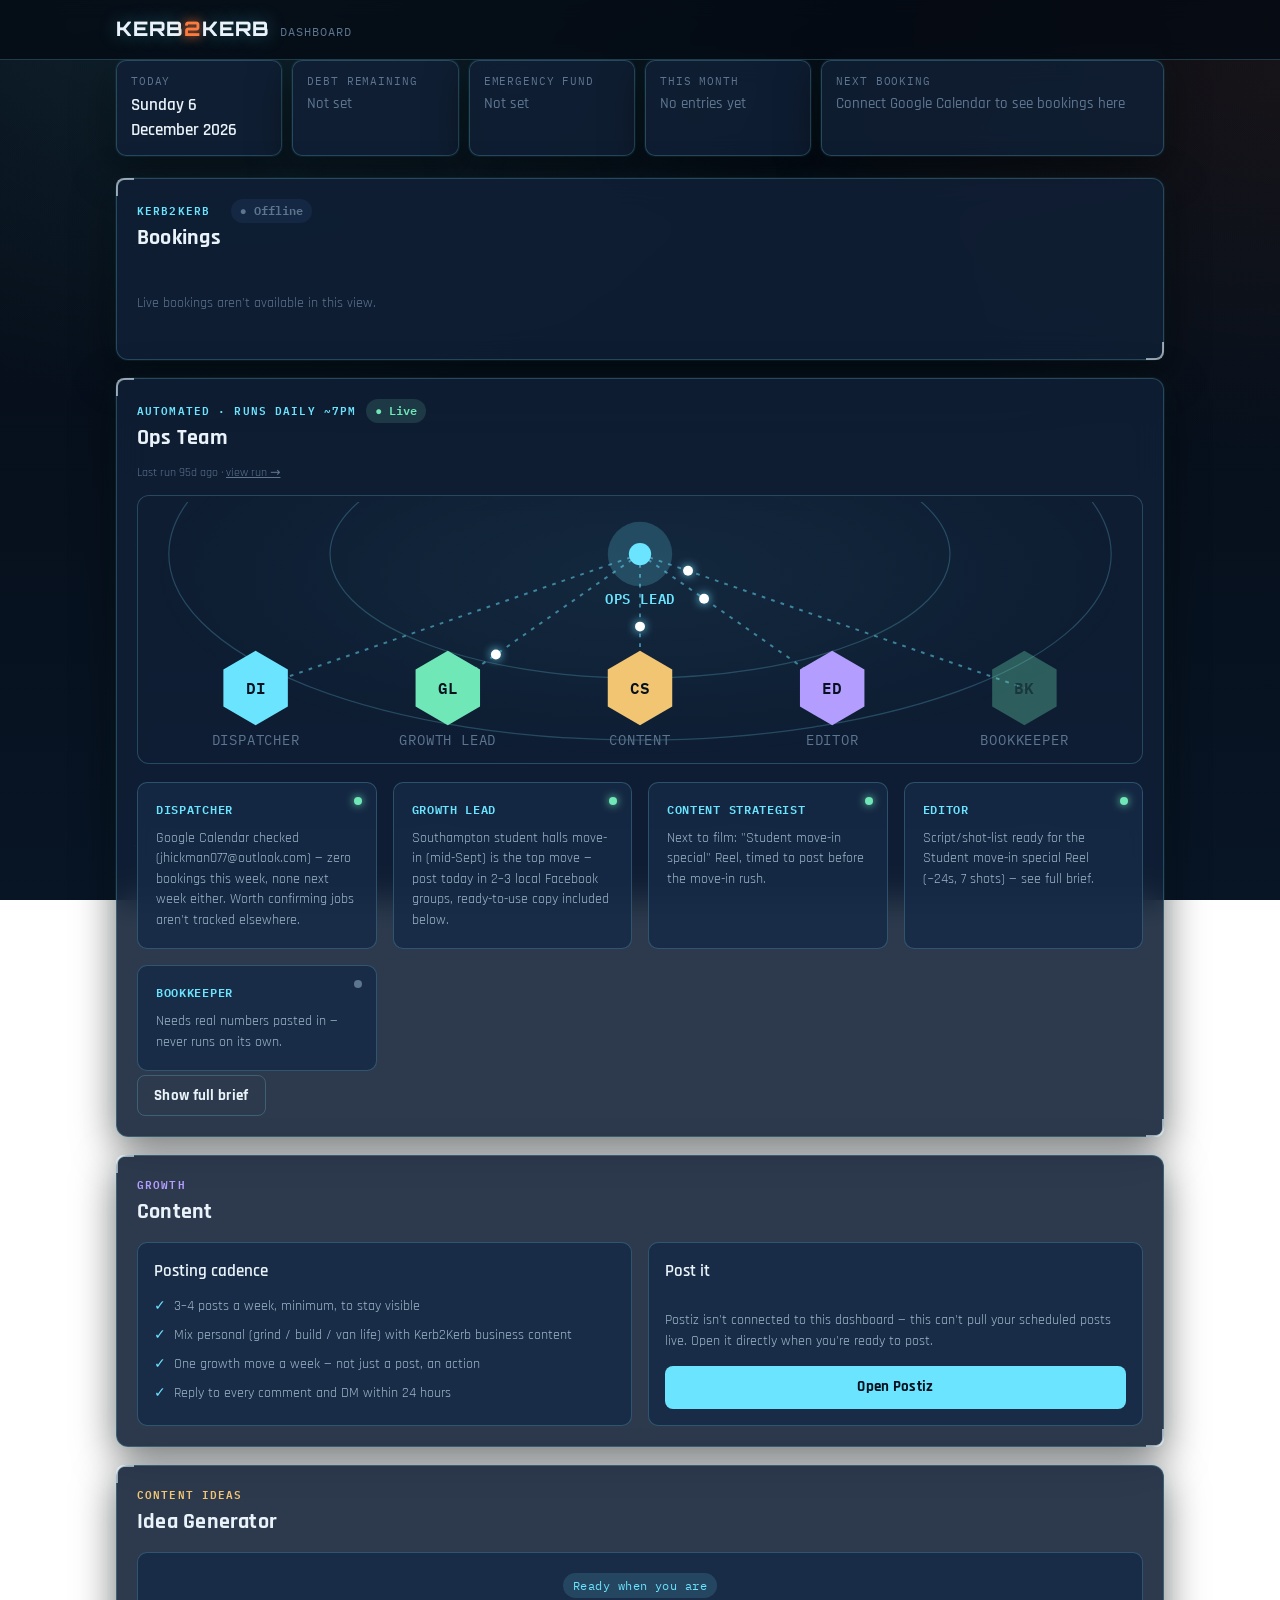
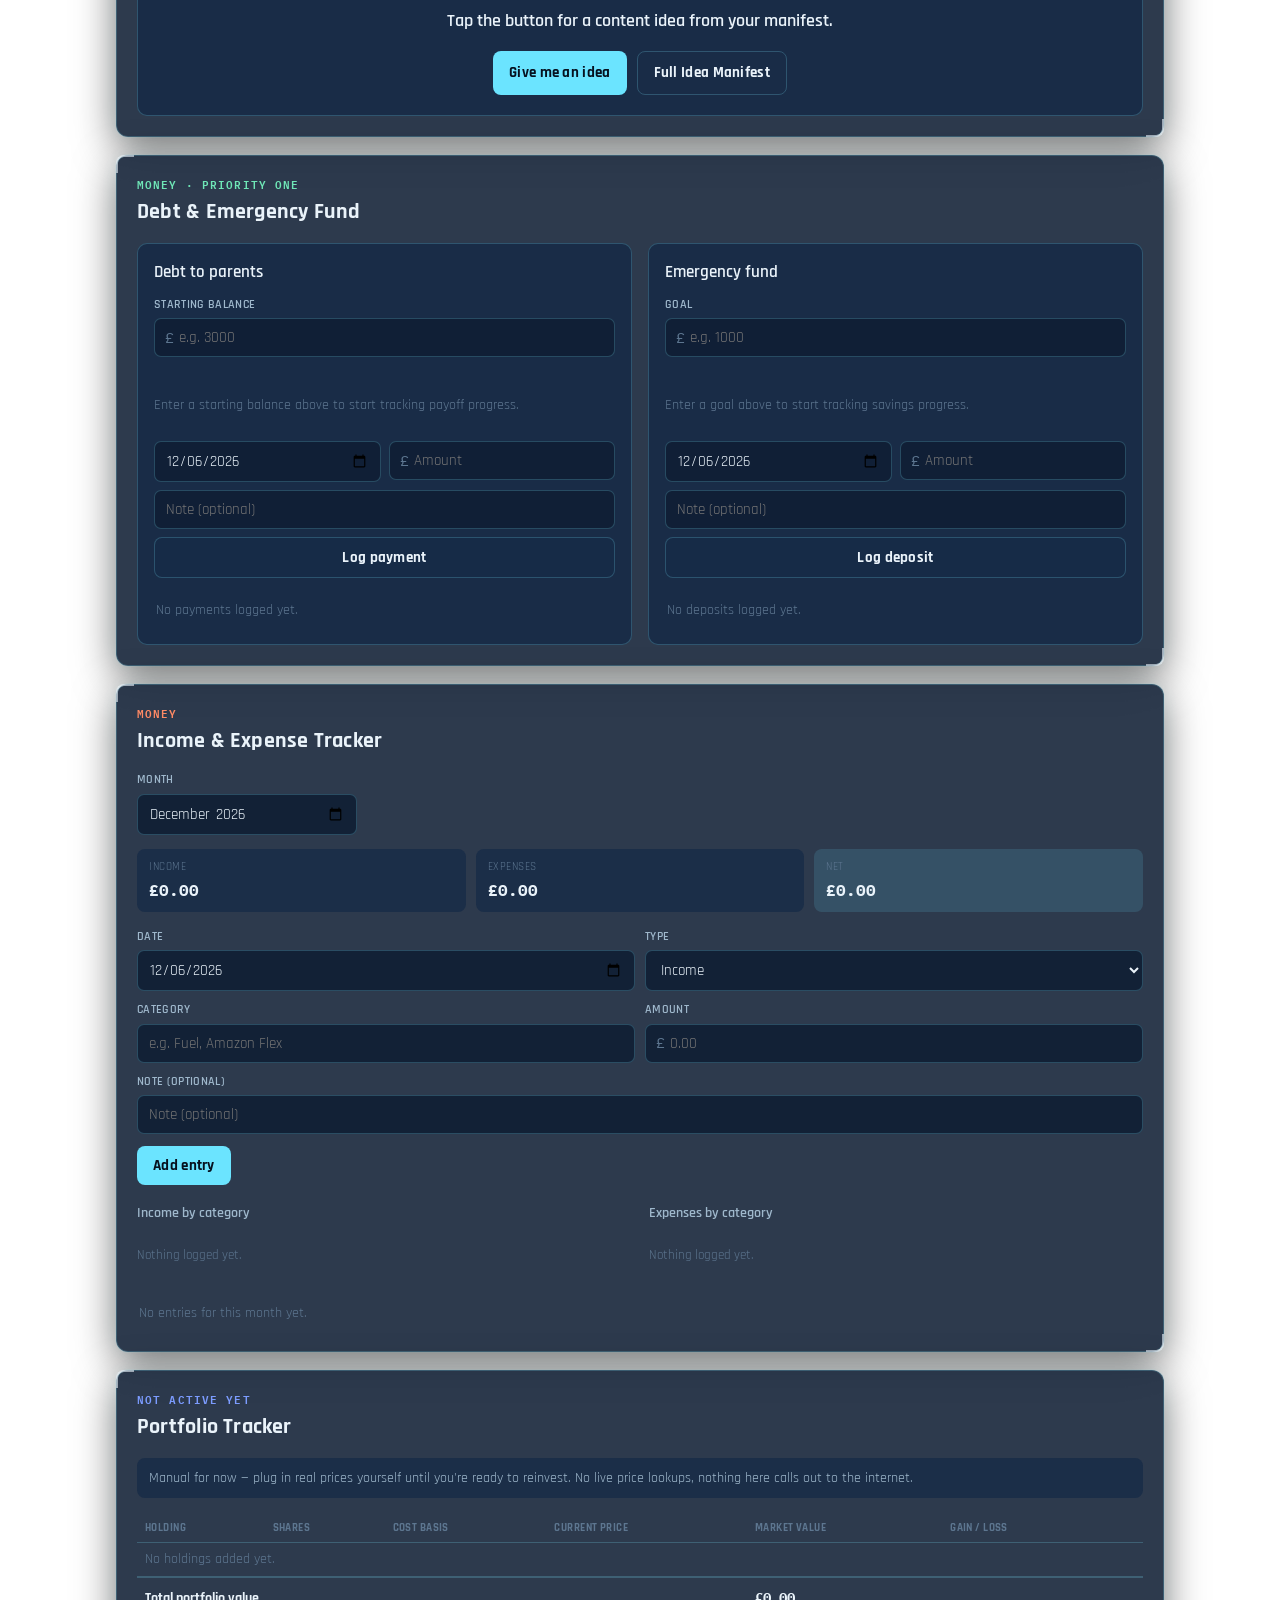
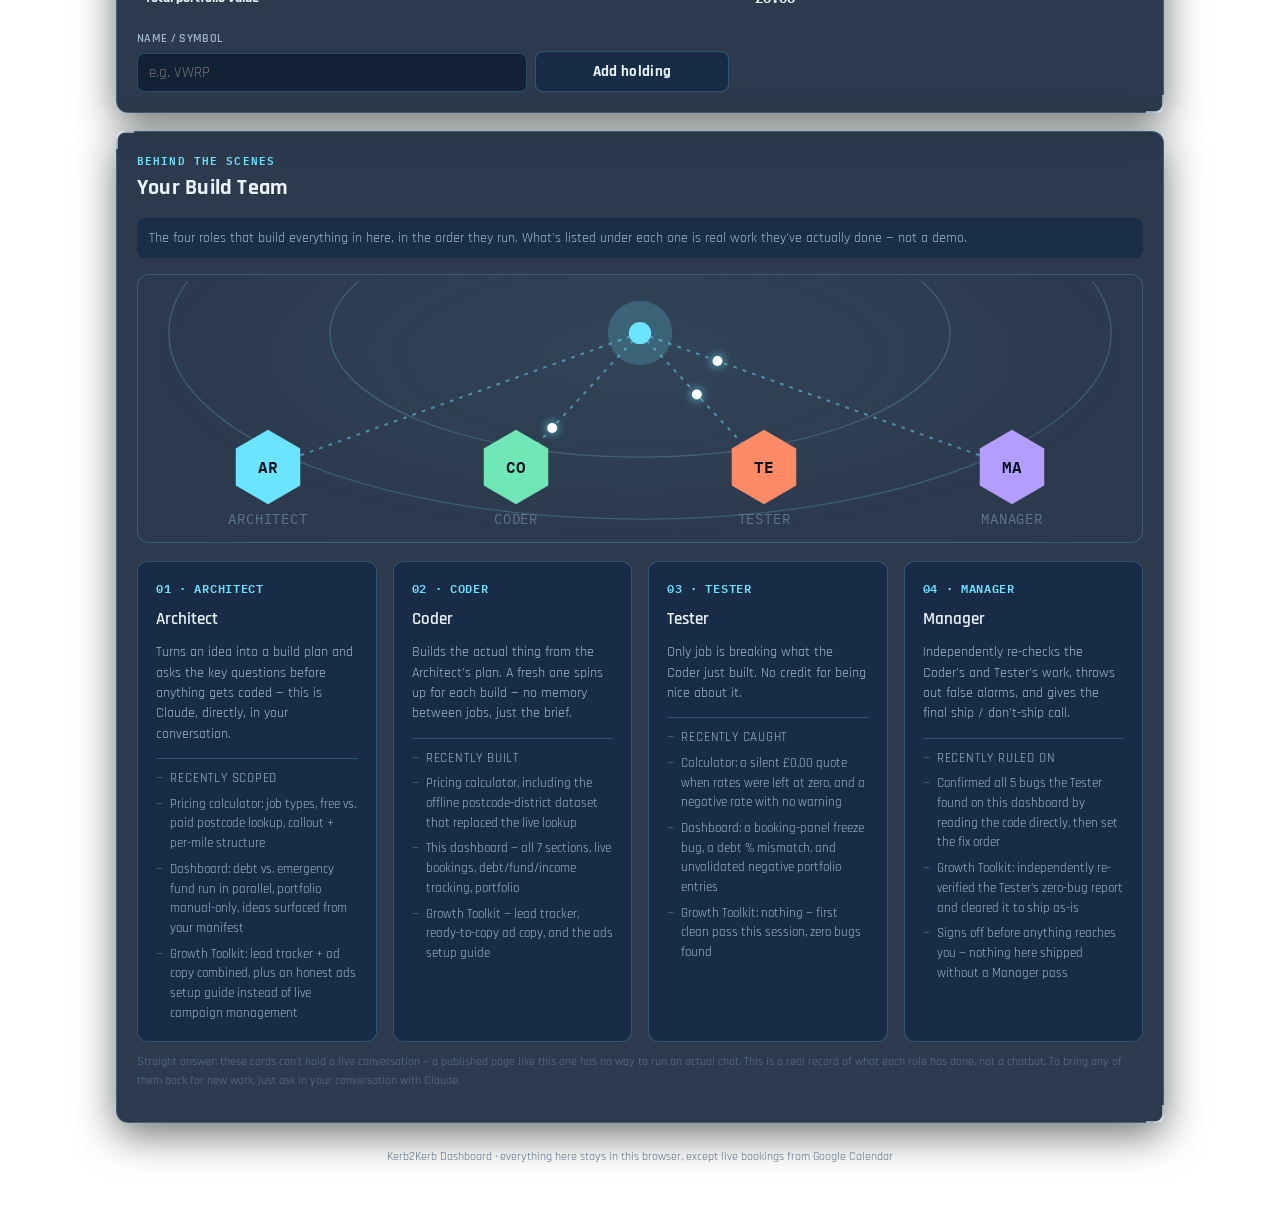
==== commit e7cf3c83: "Add live Ops Team panel to dashboard Visual status board for the business-ops agent pipeline: an ani" ====
--- a/dashboard/index.html
+++ b/dashboard/index.html
@@ -768,6 +768,52 @@
     text-anchor: middle;
     text-transform: uppercase;
   }
+  .orbital-hub-label {
+    font-family: 'IBM Plex Mono', monospace;
+    font-size: 11px;
+    font-weight: 600;
+    letter-spacing: 0.06em;
+    fill: var(--accent);
+    text-anchor: middle;
+    text-transform: uppercase;
+  }
+  .orbital-node.is-idle { opacity: 0.32; animation: none; }
+  .orbital-node.is-idle + .orbital-node-label { opacity: 0.5; }
+
+  /* ---- ops team status ---- */
+  .ops-run-meta {
+    font-size: 0.78rem;
+    color: var(--ink-faint);
+    margin: -6px 0 14px;
+  }
+  .ops-role-card { position: relative; }
+  .ops-role-status {
+    position: absolute;
+    top: 14px;
+    right: 14px;
+    width: 8px;
+    height: 8px;
+    border-radius: 50%;
+    background: var(--ink-faint);
+  }
+  .ops-role-status.ok { background: var(--success); box-shadow: 0 0 8px var(--success); }
+  .ops-role-status.idle { background: var(--ink-faint); }
+  .ops-role-card p.agent-role { min-height: 0; }
+  .ops-brief-toggle {
+    margin-top: 4px;
+  }
+  .ops-brief-full {
+    white-space: pre-wrap;
+    font-size: 0.85rem;
+    color: var(--ink-soft);
+    background: var(--surface);
+    border: 1px solid var(--border);
+    border-radius: 10px;
+    padding: 14px 16px;
+    margin-top: 12px;
+    max-height: 420px;
+    overflow-y: auto;
+  }
   @keyframes orbital-dash {
     to { stroke-dashoffset: -16; }
   }
@@ -836,6 +882,66 @@
     <div class="bookings-list" id="bookingsList">
       <p class="empty-note">Loading your calendar…</p>
     </div>
+  </section>
+
+  <!-- 2b. Ops Team (live, via scheduled cloud routine) -->
+  <section class="panel" id="opsTeamPanel">
+    <div class="panel-head">
+      <div>
+        <div class="eyebrow">Automated · runs daily ~7pm</div>
+        <h2>Ops Team</h2>
+      </div>
+      <span class="live-pill" id="opsTeamLivePill">● Checking…</span>
+    </div>
+    <p class="ops-run-meta" id="opsRunMeta">Loading last run…</p>
+
+    <div class="orbital-wrap">
+      <svg class="orbital-svg" viewBox="0 0 800 210" preserveAspectRatio="xMidYMid meet" role="img" aria-label="Diagram: Ops Lead at the hub, connected to five roles - Dispatcher, Growth Lead, Content Strategist, Editor, Bookkeeper">
+        <g class="orbital-ring-group">
+          <ellipse class="orbital-ring" cx="400" cy="42" rx="380" ry="150"></ellipse>
+          <ellipse class="orbital-ring" cx="400" cy="42" rx="250" ry="100"></ellipse>
+        </g>
+        <line class="orbital-line" x1="400" y1="42" x2="90" y2="150"></line>
+        <line class="orbital-line" x1="400" y1="42" x2="245" y2="150"></line>
+        <line class="orbital-line" x1="400" y1="42" x2="400" y2="150"></line>
+        <line class="orbital-line" x1="400" y1="42" x2="555" y2="150"></line>
+        <line class="orbital-line" x1="400" y1="42" x2="710" y2="150"></line>
+        <circle class="orbital-pulse-dot" r="4"><animateMotion path="M400,42 L90,150" dur="2.4s" begin="0s" repeatCount="indefinite"></animateMotion></circle>
+        <circle class="orbital-pulse-dot" r="4"><animateMotion path="M400,42 L245,150" dur="2.4s" begin="0.5s" repeatCount="indefinite"></animateMotion></circle>
+        <circle class="orbital-pulse-dot" r="4"><animateMotion path="M400,42 L400,150" dur="2.4s" begin="1.0s" repeatCount="indefinite"></animateMotion></circle>
+        <circle class="orbital-pulse-dot" r="4"><animateMotion path="M400,42 L555,150" dur="2.4s" begin="1.5s" repeatCount="indefinite"></animateMotion></circle>
+        <circle class="orbital-pulse-dot" r="4"><animateMotion path="M400,42 L710,150" dur="2.4s" begin="2.0s" repeatCount="indefinite"></animateMotion></circle>
+        <circle class="orbital-hub-glow" cx="400" cy="42" r="26"></circle>
+        <circle class="orbital-hub" cx="400" cy="42" r="9"></circle>
+        <text class="orbital-hub-label" x="400" y="82">Ops Lead</text>
+        <polygon class="orbital-node" data-role="dispatcher" points="116,135 116,165 90,180 64,165 64,135 90,120" style="fill:var(--accent); animation-delay:0s"></polygon>
+        <text class="orbital-node-label" x="90" y="150">DI</text>
+        <text class="orbital-role-label" x="90" y="196">Dispatcher</text>
+        <polygon class="orbital-node" data-role="growth-lead" points="271,135 271,165 245,180 219,165 219,135 245,120" style="fill:var(--success); animation-delay:0.4s"></polygon>
+        <text class="orbital-node-label" x="245" y="150">GL</text>
+        <text class="orbital-role-label" x="245" y="196">Growth Lead</text>
+        <polygon class="orbital-node" data-role="content-strategist" points="426,135 426,165 400,180 374,165 374,135 400,120" style="fill:var(--c-ideas); animation-delay:0.8s"></polygon>
+        <text class="orbital-node-label" x="400" y="150">CS</text>
+        <text class="orbital-role-label" x="400" y="196">Content</text>
+        <polygon class="orbital-node" data-role="editor" points="581,135 581,165 555,180 529,165 529,135 555,120" style="fill:var(--c-content); animation-delay:1.2s"></polygon>
+        <text class="orbital-node-label" x="555" y="150">ED</text>
+        <text class="orbital-role-label" x="555" y="196">Editor</text>
+        <polygon class="orbital-node is-idle" data-role="bookkeeper" points="736,135 736,165 710,180 684,165 684,135 710,120" style="fill:var(--c-debt); animation-delay:1.6s"></polygon>
+        <text class="orbital-node-label" x="710" y="150">BK</text>
+        <text class="orbital-role-label" x="710" y="196">Bookkeeper</text>
+      </svg>
+    </div>
+
+    <div class="agent-grid" id="opsTeamGrid">
+      <div class="agent-card ops-role-card"><span class="ops-role-status idle"></span><span class="agent-step">DISPATCHER</span><p class="agent-role">Loading…</p></div>
+      <div class="agent-card ops-role-card"><span class="ops-role-status idle"></span><span class="agent-step">GROWTH LEAD</span><p class="agent-role">Loading…</p></div>
+      <div class="agent-card ops-role-card"><span class="ops-role-status idle"></span><span class="agent-step">CONTENT STRATEGIST</span><p class="agent-role">Loading…</p></div>
+      <div class="agent-card ops-role-card"><span class="ops-role-status idle"></span><span class="agent-step">EDITOR</span><p class="agent-role">Loading…</p></div>
+      <div class="agent-card ops-role-card"><span class="ops-role-status idle"></span><span class="agent-step">BOOKKEEPER</span><p class="agent-role">Needs real numbers pasted in — never runs on its own.</p></div>
+    </div>
+
+    <button class="btn btn-ghost btn-sm ops-brief-toggle" id="opsBriefToggle" hidden>Show full brief</button>
+    <div class="ops-brief-full" id="opsBriefFull" hidden></div>
   </section>
 
   <!-- 3. Content -->
@@ -2012,6 +2118,76 @@
     }
   }
 
+  /* ---------------- ops team (live status) ---------------- */
+
+  var OPS_ROLE_KEYS = ['dispatcher', 'growth-lead', 'content-strategist', 'editor'];
+
+  function fmtRunAgo(iso) {
+    var d = new Date(iso);
+    if (isNaN(d.getTime())) return '';
+    var mins = Math.round((Date.now() - d.getTime()) / 60000);
+    if (mins < 60) return mins + 'm ago';
+    var hrs = Math.round(mins / 60);
+    if (hrs < 48) return hrs + 'h ago';
+    return Math.round(hrs / 24) + 'd ago';
+  }
+
+  function renderOpsNodeStatus(role, ok) {
+    var node = document.querySelector('.orbital-node[data-role="' + role + '"]');
+    if (node) node.classList.toggle('is-idle', !ok);
+  }
+
+  function renderOpsTeam(data) {
+    var pill = document.getElementById('opsTeamLivePill');
+    var meta = document.getElementById('opsRunMeta');
+    var grid = document.getElementById('opsTeamGrid');
+
+    if (!data || !data.generated_at) {
+      pill.className = 'live-pill is-offline';
+      pill.textContent = '● No runs yet';
+      meta.textContent = "First automated brief hasn't landed yet — runs daily around 7pm.";
+      OPS_ROLE_KEYS.forEach(function (role) { renderOpsNodeStatus(role, false); });
+      return;
+    }
+
+    pill.className = 'live-pill is-live';
+    pill.textContent = '● Live';
+    var link = data.routine_url ? ' · <a href="' + escapeHtml(data.routine_url) + '" target="_blank" rel="noopener">view run →</a>' : '';
+    meta.innerHTML = 'Last run ' + fmtRunAgo(data.generated_at) + link;
+
+    var roles = data.roles || {};
+    var cards = grid.querySelectorAll('.ops-role-card');
+    OPS_ROLE_KEYS.forEach(function (role, i) {
+      var r = roles[role];
+      var ok = !!(r && r.status === 'ok');
+      renderOpsNodeStatus(role, ok);
+      var card = cards[i];
+      if (!card) return;
+      card.querySelector('.ops-role-status').className = 'ops-role-status ' + (ok ? 'ok' : 'idle');
+      card.querySelector('.agent-role').textContent = (r && r.summary) ? r.summary : 'Nothing from this run.';
+    });
+
+    if (data.brief) {
+      var toggle = document.getElementById('opsBriefToggle');
+      var full = document.getElementById('opsBriefFull');
+      toggle.hidden = false;
+      toggle.textContent = 'Show full brief';
+      toggle.onclick = function () {
+        var showing = !full.hidden;
+        full.hidden = showing;
+        toggle.textContent = showing ? 'Show full brief' : 'Hide full brief';
+      };
+      full.textContent = data.brief;
+    }
+  }
+
+  function initOpsTeam() {
+    fetch('ops-status.json', { cache: 'no-store' })
+      .then(function (res) { if (!res.ok) throw new Error('no status file'); return res.json(); })
+      .then(renderOpsTeam)
+      .catch(function () { renderOpsTeam(null); });
+  }
+
   /* ---------------- init ---------------- */
 
   function init() {
@@ -2022,6 +2198,7 @@
     setupPortfolio();
     updateOverview();
     initBookings();
+    initOpsTeam();
   }
 
   if (document.readyState === 'loading') {
